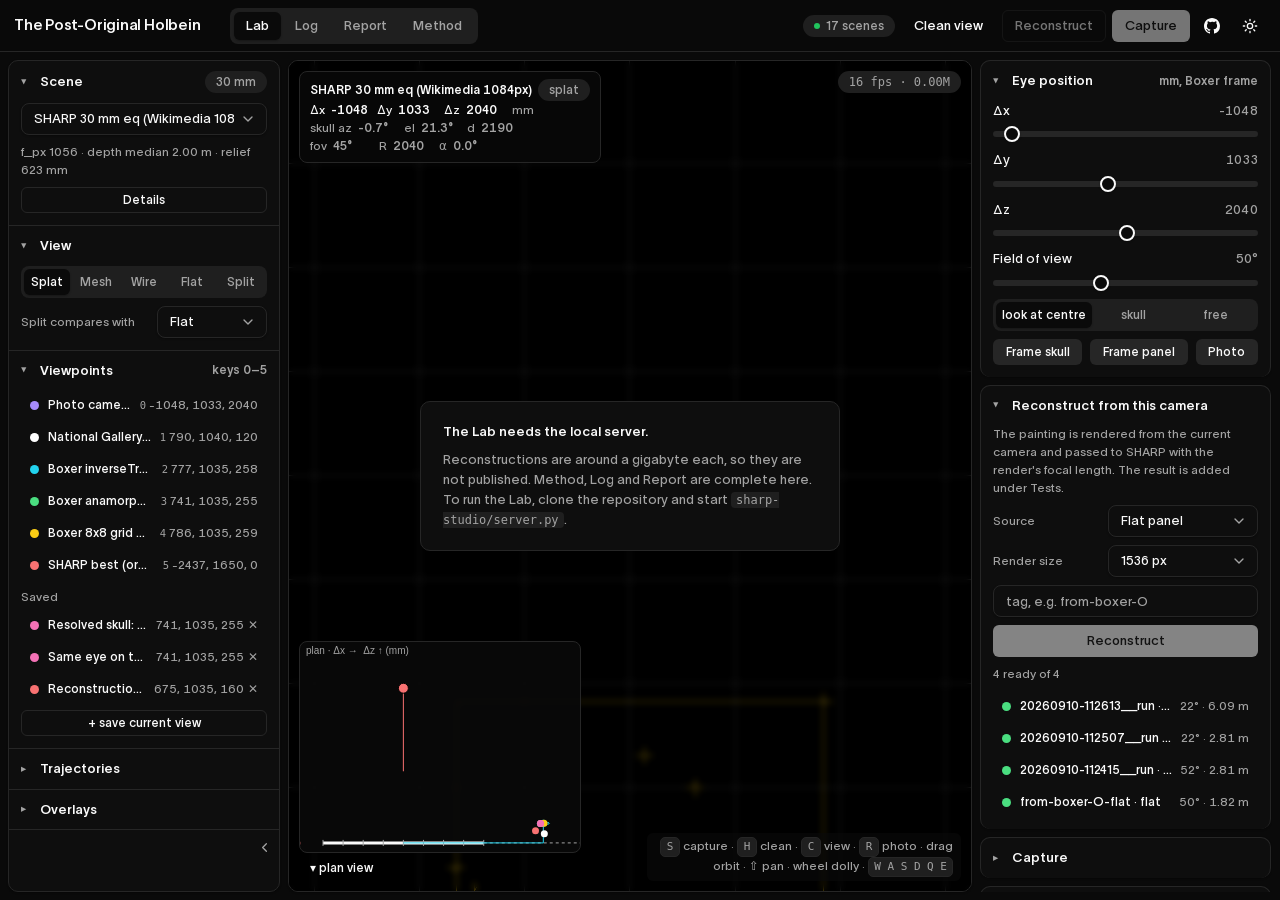
==== docs/index.html @ 3d33a24f "Address each tab by URL, publish a static build - ?view=lab|log|report|method, so a tab can be linke" ====
<!DOCTYPE html>
<html lang="en">
<head>
<meta name="build" content="static" />
<meta charset="utf-8" />
<title>The Post-Original Holbein</title>
<meta name="viewport" content="width=device-width, initial-scale=1" />
<link rel="stylesheet" href="ui/components.css" />
<link rel="stylesheet" href="ui/tokens.css" />
<link rel="stylesheet" href="lab.css" />
</head>
<body>

<header class="topbar">
  <a class="brand" href="#" data-view="lab" aria-label="The Post-Original Holbein — back to the lab">
    <span class="brand-name">The Post-Original Holbein</span>
  </a>
  <nav class="topnav tabs-list" aria-label="Primary">
    <a class="tabs-trigger" href="#" data-view="lab" aria-current="page">Lab</a>
    <a class="tabs-trigger" href="#" data-view="log">Log</a>
    <a class="tabs-trigger" href="#" data-view="reports">Report</a>
    <a class="tabs-trigger" href="#" data-view="method">Method</a>
  </nav>
  <div class="top-actions">
    <!-- Lab-only: hidden on every other page by showView() -->
    <div id="lab-actions" class="top-group">
      <span id="engine-pill" class="badge badge-muted"><span class="dot"></span><span id="engine-text">loading</span></span>
      <button id="btn-clean" class="btn btn-ghost btn-sm" data-tip="Hide panels and floating elements (H)">Clean view</button>
      <button id="btn-run-sharp-top" class="btn btn-outline btn-sm" data-tip="Reconstruct the painting from this camera">Reconstruct</button>
      <button id="btn-capture" class="btn btn-sm" data-tip="Capture (S)">Capture</button>
    </div>
    <!-- Global -->
    <a id="btn-repo" class="btn btn-ghost btn-icon btn-sm" href="https://github.com/madebyrayz/ADV9672/tree/main/week-02-post-original-holbein" target="_blank" rel="noopener" data-tip="Source on GitHub" aria-label="Source on GitHub"><svg viewBox="0 0 16 16" fill="currentColor" aria-hidden="true"><path d="M8 0C3.58 0 0 3.58 0 8c0 3.54 2.29 6.53 5.47 7.59.4.07.55-.17.55-.38 0-.19-.01-.82-.01-1.49-2.01.37-2.53-.49-2.69-.94-.09-.23-.48-.94-.82-1.13-.28-.15-.68-.52-.01-.53.63-.01 1.08.58 1.23.82.72 1.21 1.87.87 2.33.66.07-.52.28-.87.51-1.07-1.78-.2-3.64-.89-3.64-3.95 0-.87.31-1.59.82-2.15-.08-.2-.36-1.02.08-2.12 0 0 .67-.21 2.2.82a7.4 7.4 0 0 1 2-.27c.68 0 1.36.09 2 .27 1.53-1.04 2.2-.82 2.2-.82.44 1.1.16 1.92.08 2.12.51.56.82 1.27.82 2.15 0 3.07-1.87 3.75-3.65 3.95.29.25.54.73.54 1.48 0 1.07-.01 1.93-.01 2.2 0 .21.15.46.55.38A8.01 8.01 0 0 0 16 8c0-4.42-3.58-8-8-8Z"/></svg></a>
    <button id="btn-theme" class="btn btn-ghost btn-icon btn-sm" data-tip="Theme" aria-label="Toggle theme"><svg viewBox="0 0 24 24" fill="none" stroke="currentColor" stroke-width="2" stroke-linecap="round" stroke-linejoin="round"><circle cx="12" cy="12" r="4"/><path d="M12 2v2m0 16v2M4.93 4.93l1.41 1.41m11.32 11.32 1.41 1.41M2 12h2m16 0h2M4.93 19.07l1.41-1.41m11.32-11.32 1.41-1.41"/></svg></button>
  </div>
</header>

<!-- ================= LAB ================= -->
<main id="view-lab" class="lab">
  <aside id="sidebar" class="sidebar card scroll">
    <details class="side-section" open>
      <summary><span>Scene</span><span id="scene-badge" class="badge badge-muted text-xs">—</span></summary>
      <div class="side-body">
        <select id="scene-select" class="select input-sm"></select>
        <div id="scene-info" class="text-xs text-muted"></div>
        <div class="flex gap-2"><button id="btn-scene-details" class="btn btn-outline btn-xs grow">Details</button><button id="btn-delete-run" class="btn btn-outline btn-xs" hidden>Delete run</button></div>
      </div>
    </details>
    <details class="side-section" open>
      <summary><span>View</span></summary>
      <div class="side-body">
        <div class="seg" id="mode-seg" role="tablist">
          <button data-mode="sharp" aria-selected="true" data-tip="Gaussian splats">Splat</button>
          <button data-mode="mesh" aria-selected="false" data-tip="Textured depth mesh">Mesh</button>
          <button data-mode="wire" aria-selected="false" data-tip="Depth wireframe">Wire</button>
          <button data-mode="flat" aria-selected="false" data-tip="Painting on a flat panel (Boxer's model)">Flat</button>
          <button data-mode="split" aria-selected="false" data-tip="Splat left, comparison right (alt-drag the divider)">Split</button>
        </div>
        <label class="row-between text-xs"><span class="text-muted">Split compares with</span>
          <select id="compare-select" class="select input-sm" style="width:110px"><option value="flat">Flat</option><option value="mesh">Mesh</option><option value="wire">Wire</option></select></label>
      </div>
    </details>
    <details class="side-section" open>
      <summary><span>Viewpoints</span><span class="text-xs text-muted">keys 0–5</span></summary>
      <div class="side-body"><div id="viewpoints" class="vp-list"></div></div>
    </details>
    <details class="side-section">
      <summary><span>Trajectories</span></summary>
      <div class="side-body">
        <div id="trajectories" class="vp-list"></div>
        <p id="traj-desc" class="traj-desc text-xs text-muted"></p>
        <div class="traj-controls">
          <button id="traj-play" class="btn btn-secondary btn-xs" disabled>Play</button>
          <button id="traj-record" class="btn btn-outline btn-xs" disabled data-tip="Save every frame + mp4">Record</button>
          <input id="traj-scrub" class="slider grow" type="range" min="0" max="1" step="0.002" value="0" disabled />
          <span id="traj-t" class="text-xs mono">0.00</span>
        </div>
        <div class="slider-row"><span class="text-xs text-muted">duration</span><span class="value"><span id="v-dur">8</span> s</span></div>
        <input id="traj-dur" class="slider" type="range" min="2" max="30" step="1" value="8" />
        <div class="separator"></div>
        <div class="row-between"><span class="text-xs font-medium">Paths</span><button id="kf-add" class="btn btn-outline btn-xs" data-tip="Add the current camera as a keyframe">+ keyframe</button></div>
        <div id="kf-list" class="kf-list"></div>
        <div class="flex gap-2">
          <input id="kf-name" class="input input-sm grow" placeholder="path name" />
          <button id="kf-save" class="btn btn-xs" disabled>Save</button>
        </div>
      </div>
    </details>
    <details class="side-section">
      <summary><span>Overlays</span></summary>
      <div class="side-body toggle-grid" id="overlay-toggles">
        <p class="group-label">In the scene</p>
        <label class="switch-row"><span class="switch-label">Panel &amp; 8×8 grid</span><span class="switch"><input type="checkbox" data-ov="grid" checked /><span class="track"></span></span></label>
        <label class="switch-row"><span class="switch-label">Skull box</span><span class="switch"><input type="checkbox" data-ov="skull" checked /><span class="track"></span></span></label>
        <label class="switch-row"><span class="switch-label">Station points</span><span class="switch"><input type="checkbox" data-ov="points" checked /><span class="track"></span></span></label>
        <label class="switch-row"><span class="switch-label">Boxer construction S–O</span><span class="switch"><input type="checkbox" data-ov="construction" /><span class="track"></span></span></label>
        <label class="switch-row"><span class="switch-label">Sight lines</span><span class="switch"><input type="checkbox" data-ov="sight" /><span class="track"></span></span></label>
        <label class="switch-row"><span class="switch-label">Depth wireframe on splats</span><span class="switch"><input type="checkbox" data-ov="wire" /><span class="track"></span></span></label>
        <p class="group-label">On screen</p>
        <label class="switch-row"><span class="switch-label">Pose readout</span><span class="switch"><input type="checkbox" data-hud="tl" checked /><span class="track"></span></span></label>
        <label class="switch-row"><span class="switch-label">Frame rate</span><span class="switch"><input type="checkbox" data-hud="tr" checked /><span class="track"></span></span></label>
        <label class="switch-row"><span class="switch-label">Plan view</span><span class="switch"><input type="checkbox" data-hud="bl" checked /><span class="track"></span></span></label>
        <label class="switch-row"><span class="switch-label">Shortcut hints</span><span class="switch"><input type="checkbox" data-hud="br" checked /><span class="track"></span></span></label>
      </div>
    </details>
    <div class="panel-foot"><button id="sidebar-toggle" class="panel-collapse" data-tip="Collapse panel ([)" aria-label="Collapse left panel"><svg viewBox="0 0 24 24" fill="none" stroke="currentColor" stroke-width="2" stroke-linecap="round" stroke-linejoin="round"><path d="m15 18-6-6 6-6"/></svg></button></div>
  </aside>

  <section class="stage card">
    <div id="stage-body" class="stage-body">
      <canvas id="canvas"></canvas>
      <div id="split-handle" class="split-handle" hidden><span></span></div>
      <button id="reveal-left" class="stage-reveal left" data-tip="Expand panel ([)" aria-label="Show left panel"><svg viewBox="0 0 24 24" fill="none" stroke="currentColor" stroke-width="2" stroke-linecap="round" stroke-linejoin="round"><path d="m9 18 6-6-6-6"/></svg></button>
      <button id="reveal-right" class="stage-reveal right" data-tip="Expand panel (])" aria-label="Show right panel"><svg viewBox="0 0 24 24" fill="none" stroke="currentColor" stroke-width="2" stroke-linecap="round" stroke-linejoin="round"><path d="m15 18-6-6 6-6"/></svg></button>
      <div id="stage-loading" class="stage-loading"><div class="progress indeterminate" style="width:220px"><div class="bar"></div></div><div id="stage-loading-text" class="text-sm text-muted">loading…</div></div>

      <div class="float float-tl" data-float>
        <div class="hud-pose">
          <div class="hud-row"><b id="h-scene" class="truncate" style="max-width:260px">—</b><span id="h-mode" class="badge badge-muted text-xs">splat</span></div>
          <div class="hud-row"><span>Δx</span><b id="h-dx">—</b><span>Δy</span><b id="h-dy">—</b><span>Δz</span><b id="h-dz">—</b><span class="text-muted">mm</span></div>
          <div class="hud-row text-muted"><span>skull az</span><b id="h-az">—</b><span>el</span><b id="h-el">—</b><span>d</span><b id="h-dist">—</b></div>
          <div class="hud-row text-muted"><span>fov</span><b id="h-fov">—</b><span>R</span><b id="h-R">—</b><span>α</span><b id="h-alpha">—</b></div>
        </div>
      </div>
      <div class="float float-tr" data-float><span id="fps" class="badge badge-muted mono">— fps</span></div>
      <div class="float float-bl" data-float>
        <div class="minimap-wrap"><canvas id="minimap" width="280" height="210"></canvas><button id="minimap-toggle" class="btn btn-ghost btn-xs" data-tip="Collapse map">▾ plan view</button></div>
      </div>
      <div class="float float-br" data-float><span class="hud-hint text-xs text-muted"><span class="kbd">S</span> capture · <span class="kbd">H</span> clean · <span class="kbd">C</span> view · <span class="kbd">R</span> photo · drag orbit · ⇧ pan · wheel dolly · <span class="kbd">W A S D Q E</span></span></div>
    </div>
  </section>

  <aside id="inspector" class="inspector scroll">
    <details class="card compact side-section" open>
      <summary><span>Eye position</span><span class="text-xs text-muted">mm, Boxer frame</span></summary>
      <div class="side-body controls">
        <div class="control"><div class="slider-row"><span>Δx</span><span class="value"><span id="v-dx">0</span></span></div><input id="c-dx" class="slider" type="range" min="-1200" max="2400" step="1" value="-1047" /></div>
        <div class="control"><div class="slider-row"><span>Δy</span><span class="value"><span id="v-dy">0</span></span></div><input id="c-dy" class="slider" type="range" min="0" max="2400" step="1" value="1035" /></div>
        <div class="control"><div class="slider-row"><span>Δz</span><span class="value"><span id="v-dz">0</span></span></div><input id="c-dz" class="slider" type="range" min="20" max="4000" step="1" value="2000" /></div>
        <div class="control"><div class="slider-row"><span>Field of view</span><span class="value"><span id="v-fov">50</span>°</span></div><input id="c-fov" class="slider" type="range" min="10" max="110" step="1" value="50" /></div>
        <div class="seg" id="target-tabs"><button data-target="centre" aria-selected="true">look at centre</button><button data-target="skull" aria-selected="false">skull</button><button data-target="free" aria-selected="false">free</button></div>
        <div class="flex gap-2">
          <button id="btn-fit-skull" class="btn btn-secondary btn-xs grow">Frame skull</button>
          <button id="btn-fit-panel" class="btn btn-secondary btn-xs grow">Frame panel</button>
          <button id="btn-reset" class="btn btn-secondary btn-xs grow" data-tip="Photo camera (R)">Photo</button>
        </div>
      </div>
    </details>
    <details class="card compact side-section" open>
      <summary><span>Reconstruct from this camera</span></summary>
      <div class="side-body controls">
        <p class="text-xs text-muted">The painting is rendered from the current camera and passed to SHARP with the render's focal length. The result is added under Tests.</p>
        <label class="row-between text-xs"><span class="text-muted">Source</span><select id="run-source" class="select input-sm" style="width:150px"><option value="flat">Flat panel</option><option value="current">Current view as rendered</option></select></label>
        <label class="row-between text-xs"><span class="text-muted">Render size</span><select id="run-size" class="select input-sm" style="width:150px"><option value="1024">1024 px</option><option value="1536" selected>1536 px</option></select></label>
        <input id="run-tag" class="input input-sm" placeholder="tag, e.g. from-boxer-O" />
        <button id="btn-run-sharp" class="btn btn-sm">Reconstruct</button>
        <div id="run-status" class="text-xs text-muted"></div>
        <div id="user-runs" class="vp-list"></div>
      </div>
    </details>
    <details class="card compact side-section">
      <summary><span>Capture</span></summary>
      <div class="side-body controls">
        <input id="cap-tag" class="input input-sm" placeholder="tag" />
        <input id="cap-note" class="input input-sm" placeholder="note (optional)" />
        <div class="flex gap-2"><button id="btn-capture-2" class="btn btn-sm grow">Capture</button><button id="btn-capture-set" class="btn btn-outline btn-sm grow" data-tip="Same eye in splat, mesh, flat, split">Set</button></div>
        <div id="cap-recent" class="cap-recent"></div>
      </div>
    </details>
    <details class="card compact side-section" id="details-section">
      <summary><span>Scene details</span></summary>
      <div class="side-body"><dl class="kv" id="scene-kv"></dl></div>
    </details>
    <div class="panel-foot"><button id="inspector-toggle" class="panel-collapse" data-tip="Collapse panel (])" aria-label="Collapse right panel"><svg viewBox="0 0 24 24" fill="none" stroke="currentColor" stroke-width="2" stroke-linecap="round" stroke-linejoin="round"><path d="m9 18 6-6-6-6"/></svg></button></div>
  </aside>
</main>

<!-- ================= LOG ================= -->
<main id="view-log" class="page" hidden>
  <div class="page-head">
    <div><h1 class="text-lg">Log</h1><p class="text-muted text-sm">Captures, recordings and reconstructions with their metadata. Files in <code>anamorph/captures/</code> and <code>anamorph/runs_user/</code>.</p></div>
    <div class="flex gap-2 items-center" style="flex-wrap:wrap">
      <select id="log-filter-kind" class="select input-sm" style="width:150px"><option value="">all kinds</option><option value="capture">captures</option><option value="recording">recordings</option><option value="user_run">reconstructions</option></select>
      <select id="log-filter-scene" class="select input-sm" style="width:190px"><option value="">all scenes</option></select>
      <input id="log-search" class="input input-sm" style="width:180px" placeholder="search…" />
      <button id="log-snapshot" class="btn btn-outline btn-sm" data-tip="Copy the log index to captures/snapshots/">Snapshot log</button>
      <a id="log-export-json" class="btn btn-outline btn-sm" download="captures.json">JSON</a>
      <a id="log-export-csv" class="btn btn-outline btn-sm" download="captures.csv">CSV</a>
    </div>
  </div>
  <div id="log-grid" class="log-grid"></div>
</main>

<!-- ================= REPORTS ================= -->
<main id="view-reports" class="page" hidden>
  <div class="page-head">
    <div><h1 class="text-lg">Report</h1><p class="text-muted text-sm">Built from runs/ and captures/. Save a version to keep a dated copy.</p></div>
    <div class="flex gap-2 items-center"><input id="report-note" class="input input-sm" style="width:220px" placeholder="version note" /><button id="report-save" class="btn btn-sm">Save version</button></div>
  </div>
  <div id="report-versions" class="versions"></div>
  <div id="reports" class="reports"></div>
</main>

<!-- ================= METHOD ================= -->
<main id="view-method" class="page page-article" hidden>
  <article id="method" class="prose"></article>
</main>

<div id="toaster" class="toaster" aria-live="polite"></div>
<div id="lightbox" class="dialog-backdrop" hidden role="dialog" aria-modal="true" aria-labelledby="lightbox-title">
  <div class="lightbox-panel">
    <div class="lightbox-head">
      <span id="lightbox-title" class="dialog-title"></span>
      <span class="lightbox-head-actions">
        <a id="lightbox-open" class="btn btn-ghost btn-sm" target="_blank" rel="noopener">Open original</a>
        <button id="lightbox-close" class="btn btn-ghost btn-icon btn-sm" aria-label="Close"><svg viewBox="0 0 24 24" fill="none" stroke="currentColor" stroke-width="2" stroke-linecap="round"><path d="M18 6 6 18M6 6l12 12"/></svg></button>
      </span>
    </div>
    <div class="lightbox-body"><img id="lightbox-img" alt="" /></div>
    <p id="lightbox-cap" class="dialog-description"></p>
    <pre id="lightbox-meta" class="lightbox-meta scroll" hidden></pre>
  </div>
</div>
</div>

<script src="splat-core.js"></script>
<script src="viewer.js"></script>
<script src="method.js"></script>
<script src="lab.js"></script>
</body>
</html>
---- docs/ui/components.css ----
/* ------------------------------------------------------------------
   shadcn/ui-style design tokens + base components for vanilla HTML.
   Shared across projects in ~/code. Import with:
     <link rel="stylesheet" href="/ui/shadcn.css">
   Dark is the default (matches ui.shadcn.com); add data-theme="light" on
   <html> for the light palette. Tokens mirror shadcn's "neutral" theme.
   ------------------------------------------------------------------ */

:root {
  --background: 0 0% 3.9%;
  --foreground: 0 0% 98%;
  --card: 0 0% 5.5%;
  --card-foreground: 0 0% 98%;
  --popover: 0 0% 7%;
  --popover-foreground: 0 0% 98%;
  --primary: 0 0% 98%;
  --primary-foreground: 0 0% 9%;
  --secondary: 0 0% 14.9%;
  --secondary-foreground: 0 0% 98%;
  --muted: 0 0% 12%;
  --muted-foreground: 0 0% 63.9%;
  --accent: 0 0% 14.9%;
  --accent-foreground: 0 0% 98%;
  --destructive: 0 62.8% 50.6%;
  --destructive-foreground: 0 0% 98%;
  --success: 142 71% 45%;
  --warning: 38 92% 50%;
  --border: 0 0% 14.9%;
  --input: 0 0% 14.9%;
  --ring: 0 0% 83.1%;
  --radius: 0.625rem;
  --font-sans: "Inter", ui-sans-serif, system-ui, -apple-system, "Segoe UI", Roboto, sans-serif;
  --font-mono: ui-monospace, "SF Mono", Menlo, Consolas, monospace;
  --shadow-sm: 0 1px 2px 0 rgb(0 0 0 / .3);
  --shadow: 0 4px 12px -2px rgb(0 0 0 / .4);
  color-scheme: dark;
}

[data-theme="light"] {
  --background: 0 0% 100%;
  --foreground: 0 0% 3.9%;
  --card: 0 0% 100%;
  --card-foreground: 0 0% 3.9%;
  --popover: 0 0% 100%;
  --popover-foreground: 0 0% 3.9%;
  --primary: 0 0% 9%;
  --primary-foreground: 0 0% 98%;
  --secondary: 0 0% 96.1%;
  --secondary-foreground: 0 0% 9%;
  --muted: 0 0% 96.1%;
  --muted-foreground: 0 0% 45.1%;
  --accent: 0 0% 96.1%;
  --accent-foreground: 0 0% 9%;
  --destructive: 0 84.2% 60.2%;
  --border: 0 0% 89.8%;
  --input: 0 0% 89.8%;
  --ring: 0 0% 3.9%;
  --shadow-sm: 0 1px 2px 0 rgb(0 0 0 / .06);
  --shadow: 0 4px 12px -2px rgb(0 0 0 / .12);
  color-scheme: light;
}

/* ---------- base ---------- */
*, *::before, *::after { box-sizing: border-box; }
[hidden] { display: none !important; }
html { -webkit-text-size-adjust: 100%; }
body {
  margin: 0;
  background: hsl(var(--background));
  color: hsl(var(--foreground));
  font-family: var(--font-sans);
  font-size: 14px;
  line-height: 1.5;
  -webkit-font-smoothing: antialiased;
  font-feature-settings: "cv02", "cv03", "cv04", "cv11";
}
h1, h2, h3, h4 { margin: 0; font-weight: 600; letter-spacing: -0.01em; }
p { margin: 0; }
a { color: inherit; text-decoration: none; }
button, input, select, textarea { font: inherit; color: inherit; }
:focus-visible { outline: 2px solid hsl(var(--ring)); outline-offset: 2px; }

.text-muted { color: hsl(var(--muted-foreground)); }
.text-xs { font-size: 12px; } .text-sm { font-size: 13px; } .text-lg { font-size: 16px; }
.font-medium { font-weight: 500; } .font-semibold { font-weight: 600; }
.mono { font-family: var(--font-mono); font-variant-numeric: tabular-nums; }
.tabular { font-variant-numeric: tabular-nums; }
.truncate { overflow: hidden; text-overflow: ellipsis; white-space: nowrap; }
.flex { display: flex; } .items-center { align-items: center; } .justify-between { justify-content: space-between; }
.gap-1 { gap: 4px; } .gap-2 { gap: 8px; } .gap-3 { gap: 12px; } .gap-4 { gap: 16px; }
.grow { flex: 1 1 auto; min-width: 0; }
.sr-only { position: absolute; width: 1px; height: 1px; overflow: hidden; clip: rect(0 0 0 0); white-space: nowrap; }

/* ---------- Button ---------- */
.btn {
  display: inline-flex; align-items: center; justify-content: center; gap: 8px;
  height: 36px; padding: 0 16px; border-radius: calc(var(--radius) - 2px);
  border: 1px solid transparent; font-size: 14px; font-weight: 500; white-space: nowrap;
  cursor: pointer; user-select: none; transition: background-color .15s, color .15s, border-color .15s, opacity .15s;
  background: hsl(var(--primary)); color: hsl(var(--primary-foreground));
}
.btn:hover { background: hsl(var(--primary) / .9); }
.btn:disabled, .btn[aria-disabled="true"] { opacity: .5; pointer-events: none; }
.btn-secondary { background: hsl(var(--secondary)); color: hsl(var(--secondary-foreground)); }
.btn-secondary:hover { background: hsl(var(--secondary) / .8); }
.btn-outline { background: transparent; border-color: hsl(var(--border)); color: hsl(var(--foreground)); }
.btn-outline:hover { background: hsl(var(--accent)); }
.btn-ghost { background: transparent; color: hsl(var(--foreground)); }
.btn-ghost:hover { background: hsl(var(--accent)); }
.btn-destructive { background: hsl(var(--destructive)); color: hsl(var(--destructive-foreground)); }
.btn-destructive:hover { background: hsl(var(--destructive) / .9); }
.btn-sm { height: 32px; padding: 0 12px; font-size: 13px; border-radius: calc(var(--radius) - 4px); }
.btn-xs { height: 26px; padding: 0 10px; font-size: 12px; border-radius: calc(var(--radius) - 4px); }
.btn-lg { height: 40px; padding: 0 20px; }
.btn-icon { width: 36px; padding: 0; }
.btn-icon.btn-sm { width: 32px; } .btn-icon.btn-xs { width: 26px; }
.btn-pill { border-radius: 9999px; }
.btn-block { width: 100%; }
.btn svg { width: 16px; height: 16px; flex: none; }
.btn-xs svg { width: 14px; height: 14px; }

/* ---------- Card ---------- */
.card {
  background: hsl(var(--card)); color: hsl(var(--card-foreground));
  border: 1px solid hsl(var(--border)); border-radius: var(--radius); box-shadow: var(--shadow-sm);
}
.card-header { display: flex; flex-direction: column; gap: 4px; padding: 20px 20px 0; }
.card-title { font-size: 15px; font-weight: 600; line-height: 1.3; }
.card-description { font-size: 13px; color: hsl(var(--muted-foreground)); }
.card-content { padding: 16px 20px 20px; }
.card-footer { display: flex; align-items: center; gap: 8px; padding: 0 20px 20px; }
.card.compact .card-header { padding: 14px 14px 0; }
.card.compact .card-content { padding: 12px 14px 14px; }

/* ---------- Input / Textarea / Select ---------- */
.input, .textarea, .select {
  display: block; width: 100%; height: 36px; padding: 0 12px;
  background: transparent; border: 1px solid hsl(var(--input)); border-radius: calc(var(--radius) - 2px);
  font-size: 14px; color: hsl(var(--foreground)); box-shadow: var(--shadow-sm);
  transition: border-color .15s, box-shadow .15s;
}
.input::placeholder, .textarea::placeholder { color: hsl(var(--muted-foreground)); }
.input:focus, .textarea:focus, .select:focus { outline: none; border-color: hsl(var(--ring)); box-shadow: 0 0 0 3px hsl(var(--ring) / .25); }
.input-sm { height: 32px; font-size: 13px; }
.textarea { height: auto; min-height: 80px; padding: 8px 12px; resize: vertical; }
.select { appearance: none; padding-right: 32px;
  background-image: url("data:image/svg+xml,%3Csvg xmlns='http://www.w3.org/2000/svg' width='16' height='16' viewBox='0 0 24 24' fill='none' stroke='%23a3a3a3' stroke-width='2' stroke-linecap='round' stroke-linejoin='round'%3E%3Cpath d='m6 9 6 6 6-6'/%3E%3C/svg%3E");
  background-repeat: no-repeat; background-position: right 10px center; }
.label { display: block; font-size: 13px; font-weight: 500; margin-bottom: 6px; }
.field { display: flex; flex-direction: column; gap: 6px; }
.field .hint { font-size: 12px; color: hsl(var(--muted-foreground)); }

/* ---------- Slider (input[type=range]) ---------- */
.slider { -webkit-appearance: none; appearance: none; width: 100%; height: 16px; background: transparent; margin: 0; cursor: pointer; }
.slider::-webkit-slider-runnable-track { height: 6px; border-radius: 9999px; background: hsl(var(--secondary)); }
.slider::-moz-range-track { height: 6px; border-radius: 9999px; background: hsl(var(--secondary)); }
.slider::-webkit-slider-thumb { -webkit-appearance: none; width: 16px; height: 16px; margin-top: -5px; border-radius: 50%;
  background: hsl(var(--background)); border: 2px solid hsl(var(--primary)); box-shadow: var(--shadow-sm); transition: transform .1s; }
.slider::-moz-range-thumb { width: 12px; height: 12px; border-radius: 50%; background: hsl(var(--background)); border: 2px solid hsl(var(--primary)); }
.slider:active::-webkit-slider-thumb { transform: scale(1.1); }
.slider:disabled { opacity: .5; cursor: default; }
.slider-row { display: flex; justify-content: space-between; align-items: baseline; font-size: 13px; margin-bottom: 4px; }
.slider-row .value { color: hsl(var(--muted-foreground)); font-variant-numeric: tabular-nums; }

/* ---------- Switch ---------- */
.switch { position: relative; display: inline-block; width: 36px; height: 20px; flex: none; }
.switch input { position: absolute; opacity: 0; width: 0; height: 0; }
.switch .track { position: absolute; inset: 0; border-radius: 9999px; background: hsl(var(--input)); transition: background .15s; cursor: pointer; }
.switch .track::after { content: ""; position: absolute; top: 2px; left: 2px; width: 16px; height: 16px; border-radius: 50%;
  background: hsl(var(--background)); box-shadow: var(--shadow-sm); transition: transform .15s; }
.switch input:checked + .track { background: hsl(var(--primary)); }
.switch input:checked + .track::after { transform: translateX(16px); }
.switch input:focus-visible + .track { outline: 2px solid hsl(var(--ring)); outline-offset: 2px; }
.switch-row { display: flex; align-items: center; justify-content: space-between; gap: 12px; }
.switch-row .switch-label { font-size: 13px; font-weight: 500; }
.switch-row .switch-desc { font-size: 12px; color: hsl(var(--muted-foreground)); }

/* ---------- Badge ---------- */
.badge {
  display: inline-flex; align-items: center; gap: 6px; height: 22px; padding: 0 10px; border-radius: 9999px;
  font-size: 12px; font-weight: 500; line-height: 1; white-space: nowrap;
  background: hsl(var(--primary)); color: hsl(var(--primary-foreground)); border: 1px solid transparent;
}
.badge-secondary { background: hsl(var(--secondary)); color: hsl(var(--secondary-foreground)); }
.badge-outline { background: transparent; border-color: hsl(var(--border)); color: hsl(var(--foreground)); }
.badge-muted { background: hsl(var(--muted)); color: hsl(var(--muted-foreground)); }
.badge-destructive { background: hsl(var(--destructive) / .15); color: hsl(var(--destructive)); border-color: hsl(var(--destructive) / .3); }
.badge-success { background: hsl(var(--success) / .15); color: hsl(var(--success)); border-color: hsl(var(--success) / .3); }
.badge-warning { background: hsl(var(--warning) / .15); color: hsl(var(--warning)); border-color: hsl(var(--warning) / .3); }
.badge .dot { width: 6px; height: 6px; border-radius: 50%; background: currentColor; }
.badge .dot.pulse { animation: pulse 1.2s ease-in-out infinite; }
@keyframes pulse { 0%, 100% { opacity: 1; } 50% { opacity: .3; } }

/* ---------- Progress ---------- */
.progress { position: relative; width: 100%; height: 6px; border-radius: 9999px; background: hsl(var(--secondary)); overflow: hidden; }
.progress > .bar { height: 100%; border-radius: 9999px; background: hsl(var(--primary)); transition: width .3s ease; }
.progress.indeterminate > .bar { width: 40%; animation: indeterminate 1.4s ease-in-out infinite; }
@keyframes indeterminate { 0% { transform: translateX(-100%); } 100% { transform: translateX(250%); } }

/* ---------- Separator ---------- */
.separator { height: 1px; background: hsl(var(--border)); margin: 12px 0; border: 0; }
.separator-vertical { width: 1px; align-self: stretch; background: hsl(var(--border)); }

/* ---------- Tabs ---------- */
.tabs-list { display: inline-flex; padding: 4px; gap: 2px; border-radius: calc(var(--radius) - 2px); background: hsl(var(--muted)); }
.tabs-trigger { height: 28px; padding: 0 12px; border: 0; border-radius: calc(var(--radius) - 4px); background: transparent;
  color: hsl(var(--muted-foreground)); font-size: 13px; font-weight: 500; cursor: pointer; transition: all .15s; }
.tabs-trigger[aria-selected="true"] { background: hsl(var(--background)); color: hsl(var(--foreground)); box-shadow: var(--shadow-sm); }

/* ---------- Nav / Breadcrumb ---------- */
.nav-link { display: inline-flex; align-items: center; height: 32px; padding: 0 10px; border-radius: calc(var(--radius) - 4px);
  color: hsl(var(--muted-foreground)); font-size: 14px; font-weight: 500; transition: color .15s, background .15s; }
.nav-link:hover { color: hsl(var(--foreground)); }
.nav-link[aria-current="page"] { color: hsl(var(--foreground)); }
.breadcrumb { display: flex; align-items: center; gap: 6px; font-size: 13px; color: hsl(var(--muted-foreground)); }
.breadcrumb .current { color: hsl(var(--foreground)); font-weight: 500; }
.breadcrumb svg { width: 14px; height: 14px; opacity: .6; }

/* ---------- Kbd / Tooltip ---------- */
.kbd { display: inline-flex; align-items: center; justify-content: center; min-width: 20px; height: 20px; padding: 0 5px;
  border-radius: 5px; border: 1px solid hsl(var(--border)); background: hsl(var(--muted)); color: hsl(var(--muted-foreground));
  font-family: var(--font-mono); font-size: 11px; }
[data-tip] { position: relative; }
[data-tip]:hover::after { content: attr(data-tip); position: absolute; left: 50%; bottom: calc(100% + 8px); transform: translateX(-50%);
  padding: 5px 9px; border-radius: 6px; background: hsl(var(--popover)); color: hsl(var(--popover-foreground));
  border: 1px solid hsl(var(--border)); font-size: 12px; white-space: nowrap; pointer-events: none; z-index: 50; box-shadow: var(--shadow); }

/* ---------- Menu (dropdown) ---------- */
.menu { position: absolute; z-index: 40; min-width: 200px; padding: 4px; border-radius: calc(var(--radius) - 2px);
  background: hsl(var(--popover)); color: hsl(var(--popover-foreground)); border: 1px solid hsl(var(--border)); box-shadow: var(--shadow); }
.menu-item { display: flex; align-items: center; gap: 10px; width: 100%; padding: 8px 10px; border: 0; border-radius: 6px;
  background: transparent; text-align: left; font-size: 13px; cursor: pointer; }
.menu-item:hover { background: hsl(var(--accent)); }
.menu-item svg { width: 15px; height: 15px; color: hsl(var(--muted-foreground)); }
.menu-item .shortcut { margin-left: auto; color: hsl(var(--muted-foreground)); font-size: 11px; }
.menu-label { padding: 6px 10px; font-size: 11px; font-weight: 500; color: hsl(var(--muted-foreground)); text-transform: uppercase; letter-spacing: .04em; }
.menu-separator { height: 1px; margin: 4px -4px; background: hsl(var(--border)); }

/* ---------- Dialog ---------- */
.dialog-backdrop { position: fixed; inset: 0; z-index: 60; background: rgb(0 0 0 / .7); backdrop-filter: blur(2px);
  display: flex; align-items: center; justify-content: center; animation: fade .15s ease; }
.dialog { width: min(520px, calc(100vw - 32px)); padding: 24px; border-radius: var(--radius); background: hsl(var(--background));
  border: 1px solid hsl(var(--border)); box-shadow: var(--shadow); animation: pop .15s ease; }
.dialog-title { font-size: 16px; font-weight: 600; }
.dialog-description { font-size: 13px; color: hsl(var(--muted-foreground)); margin-top: 4px; }
.dialog-footer { display: flex; justify-content: flex-end; gap: 8px; margin-top: 20px; }
@keyframes fade { from { opacity: 0; } }
@keyframes pop { from { opacity: 0; transform: scale(.97); } }

/* ---------- Toast ---------- */
.toaster { position: fixed; right: 16px; bottom: 16px; z-index: 70; display: flex; flex-direction: column; gap: 8px; pointer-events: none; }
.toast { pointer-events: auto; width: 340px; padding: 12px 14px; border-radius: calc(var(--radius) - 2px);
  background: hsl(var(--popover)); border: 1px solid hsl(var(--border)); box-shadow: var(--shadow); animation: slidein .2s ease; }
.toast .title { font-size: 13px; font-weight: 600; }
.toast .desc { font-size: 12px; color: hsl(var(--muted-foreground)); margin-top: 2px; }
.toast.success { border-color: hsl(var(--success) / .4); }
.toast.error { border-color: hsl(var(--destructive) / .5); }
@keyframes slidein { from { opacity: 0; transform: translateY(8px); } }

/* ---------- Skeleton / Empty ---------- */
.skeleton { border-radius: 6px; background: hsl(var(--muted)); animation: pulse 1.6s ease-in-out infinite; }
.empty { display: flex; flex-direction: column; align-items: center; justify-content: center; gap: 8px; padding: 32px 16px;
  text-align: center; color: hsl(var(--muted-foreground)); font-size: 13px; }
.empty .icon { width: 40px; height: 40px; display: grid; place-items: center; border-radius: 10px; background: hsl(var(--muted)); color: hsl(var(--foreground)); }
.empty .icon svg { width: 20px; height: 20px; }

/* ---------- Scrollbars ---------- */
.scroll { overflow: auto; scrollbar-width: thin; scrollbar-color: hsl(var(--border)) transparent; }
.scroll::-webkit-scrollbar { width: 8px; height: 8px; }
.scroll::-webkit-scrollbar-thumb { background: hsl(var(--border)); border-radius: 9999px; border: 2px solid transparent; background-clip: padding-box; }
---- docs/ui/tokens.css ----
/* ---------------------------------------------------------------------------
   ADV9672 — shared design tokens
   Loaded after shadcn.css and before any artifact stylesheet, so a week can
   restyle by overriding tokens rather than by rewriting components.

   Typeface: TWK Lausanne, Nizar Kazan / TYPE.WELTKERN®. Licensed to the author
   for personal use. local() is tried first so an installed copy is used with no
   network request; the woff2 files are a fallback for this machine and are not
   committed. See shared/ui/README.md to restore them.
   --------------------------------------------------------------------------- */

@font-face { font-family: "TWK Lausanne"; font-style: normal; font-weight: 400; font-display: swap;
  src: local("TWK Lausanne 400"), local("TWKLausanne-400"), url("fonts/TWKLausanne-400.woff2") format("woff2"); }
@font-face { font-family: "TWK Lausanne"; font-style: italic; font-weight: 400; font-display: swap;
  src: local("TWK Lausanne 400 Italic"), local("TWKLausanne-400Italic"), url("fonts/TWKLausanne-400Italic.woff2") format("woff2"); }
@font-face { font-family: "TWK Lausanne"; font-style: normal; font-weight: 500; font-display: swap;
  src: local("TWK Lausanne 500"), local("TWKLausanne-500"), url("fonts/TWKLausanne-500.woff2") format("woff2"); }
@font-face { font-family: "TWK Lausanne"; font-style: normal; font-weight: 600; font-display: swap;
  src: local("TWK Lausanne 600"), local("TWKLausanne-600"), url("fonts/TWKLausanne-600.woff2") format("woff2"); }
@font-face { font-family: "TWK Lausanne"; font-style: normal; font-weight: 700; font-display: swap;
  src: local("TWK Lausanne 700"), local("TWKLausanne-700"), url("fonts/TWKLausanne-700.woff2") format("woff2"); }

:root {
  /* ---- families. One typeface for everything the reader reads; mono only for
         machine output — filenames, JSON, coordinates. ---- */
  --font-sans: "TWK Lausanne", ui-sans-serif, system-ui, -apple-system, "Helvetica Neue", Arial, sans-serif;
  --font-mono: ui-monospace, "SF Mono", SFMono-Regular, Menlo, Consolas, monospace;

  /* ---- size scale. Minor third off a 15px body, rounded to whole pixels so
         nothing lands on a half-pixel at 1x. ---- */
  --text-2xs: 10.5px;
  --text-xs:  12px;
  --text-sm:  13px;
  --text-base: 15px;
  --text-lg:  18px;
  --text-xl:  21px;
  --text-2xl: 26px;
  --text-3xl: 34px;
  --text-4xl: 44px;

  /* ---- weight. Lausanne runs 50–1000; four steps is enough to build a
         hierarchy and keeps the loaded subset small. ---- */
  --weight-regular: 400;
  --weight-medium:  500;
  --weight-semibold: 600;
  --weight-bold:    700;

  /* ---- leading ---- */
  --leading-tight:   1.12;
  --leading-snug:    1.32;
  --leading-normal:  1.55;
  --leading-relaxed: 1.7;

  /* ---- tracking. Lausanne is wide at display sizes and wants negative
         tracking above ~24px; small caps-ish labels want the opposite. ---- */
  --tracking-tight:  -0.022em;
  --tracking-snug:   -0.012em;
  --tracking-normal: 0;
  --tracking-wide:   0.06em;

  /* ---- rhythm ---- */
  --measure: 720px;
  --space-1: 4px;  --space-2: 8px;  --space-3: 12px; --space-4: 16px;
  --space-5: 24px; --space-6: 32px; --space-7: 48px; --space-8: 72px;
}

/* shadcn sets its own family on body; this keeps the token authoritative */
body { font-family: var(--font-sans); font-size: var(--text-sm); }
.mono, code, pre, kbd { font-family: var(--font-mono); }
---- docs/lab.css ----
/* The Post-Original Holbein — layout; components from /ui/components.css */
html, body { height: 100%; }
/* Paper ground: pure white is harsh under a long text column. Surfaces stay near-white so the
   lab panels still read as raised cards against it. */
[data-theme="light"] { --background: 43 22% 95%; --muted: 42 14% 91%; --border: 40 10% 85%; }
body { display: flex; flex-direction: column; overflow: hidden; }
code { font-family: var(--font-mono); font-size: var(--text-xs); background: hsl(var(--muted)); padding: 1px 5px; border-radius: 4px; }

.topbar { display: flex; align-items: center; gap: 20px; height: 52px; padding: 0 14px; border-bottom: 1px solid hsl(var(--border)); background: hsl(var(--background) / .85); backdrop-filter: blur(10px); flex: none; }
/* Wordmark doubles as the home control. */
.brand { display: flex; align-items: center; text-decoration: none; color: inherit; border-radius: 6px; padding: 3px 6px; margin-left: -6px; }
.brand:hover { background: hsl(var(--muted)); }
.brand:focus-visible { outline: 2px solid hsl(var(--primary)); outline-offset: 1px; }
.brand-name { font-size: var(--text-base); font-weight: var(--weight-semibold); letter-spacing: -0.015em; white-space: nowrap; }
.topnav { display: flex; gap: 2px; margin-left: 4px; }
/* stock .tabs-trigger; links carry aria-current rather than aria-selected */
.topnav .tabs-trigger[aria-current="page"] { background: hsl(var(--background)); color: hsl(var(--foreground)); box-shadow: var(--shadow-sm); }
.topnav .tabs-trigger { text-decoration: none; display: inline-flex; align-items: center; }
.topnav .tabs-trigger:hover:not([aria-current="page"]) { color: hsl(var(--foreground)); background: hsl(var(--background) / .5); }
.top-group { display: flex; align-items: center; gap: 6px; }
.top-group[hidden] { display: none; }
.group-label { grid-column: 1 / -1; margin: 6px 0 0; font-size: var(--text-xs); font-weight: var(--weight-medium); letter-spacing: var(--tracking-wide);
  text-transform: uppercase; color: hsl(var(--muted-foreground)); }
.group-label:first-child { margin-top: 0; }
.top-actions { margin-left: auto; display: flex; align-items: center; gap: 6px; }
#engine-pill .dot { background: hsl(var(--muted-foreground)); }
#engine-pill[data-state="ready"] .dot { background: hsl(var(--success)); }
#engine-pill[data-state="busy"] .dot { background: hsl(var(--warning)); animation: pulse 1.2s infinite; }

/* ---------- lab grid: [sidebar][stage][inspector] ---------- */
.lab { flex: 1; min-height: 0; display: grid; gap: 8px; padding: 8px; grid-template-columns: 272px minmax(0, 1fr) 292px; }
.lab.no-left { grid-template-columns: 0 minmax(0, 1fr) 292px; }
.lab.no-right { grid-template-columns: 272px minmax(0, 1fr) 0; }
.lab.no-left.no-right { grid-template-columns: 0 minmax(0, 1fr) 0; }
.lab.no-left #sidebar, .lab.no-right #inspector { display: none; }
body.clean .lab { grid-template-columns: 0 minmax(0, 1fr) 0; padding: 0; gap: 0; }
body.clean #sidebar, body.clean #inspector, body.clean .stage-reveal, body.clean [data-float] { display: none !important; }
body.clean .stage { border: 0; border-radius: 0; }

/* collapse control sits inside the panel it closes */
/* every report/log image opens in the shared viewer, same affordance as the essay */
.zoomable { cursor: zoom-in; transition: opacity .15s; }
.zoomable:hover { opacity: .88; }
.zoomable:focus-visible { outline: 2px solid hsl(var(--foreground)); outline-offset: 2px; }
.traj-desc { margin: 6px 0 2px; line-height: 1.5; }
.kf b { font-weight: var(--weight-medium); color: hsl(var(--foreground)); }
/* collapse control sits at the foot of the panel it closes, icon only */
.panel-foot { flex: none; display: flex; justify-content: flex-end; padding: 4px 2px 2px; }
.panel-collapse { display: grid; place-items: center; width: 26px; height: 26px; padding: 0; border: 0;
  border-radius: calc(var(--radius) - 4px); background: transparent; color: hsl(var(--muted-foreground));
  cursor: pointer; transition: color .15s, background .15s; }
.panel-collapse:hover { color: hsl(var(--foreground)); background: hsl(var(--muted)); }
.panel-collapse svg { width: 15px; height: 15px; }

/* re-open handles float over the stage rather than holding a column open */
.stage-reveal { position: absolute; top: 50%; transform: translateY(-50%); z-index: 3; display: none;
  align-items: center; justify-content: center; width: 22px; height: 52px; padding: 0;
  border: 1px solid hsl(var(--border)); background: hsl(var(--card) / .92); backdrop-filter: blur(6px);
  color: hsl(var(--muted-foreground)); cursor: pointer; transition: color .15s, background .15s; }
.stage-reveal:hover { color: hsl(var(--foreground)); background: hsl(var(--accent)); }
.stage-reveal svg { width: 15px; height: 15px; }
.stage-reveal.left { left: 0; border-left: 0; border-radius: 0 6px 6px 0; }
.stage-reveal.right { right: 0; border-right: 0; border-radius: 6px 0 0 6px; }
.lab.no-left #reveal-left, .lab.no-right #reveal-right { display: flex; }

/* collapsible sections */
.sidebar, .inspector { display: flex; flex-direction: column; min-height: 0; }
.inspector { gap: 8px; padding-right: 1px; }
.side-section { border-bottom: 1px solid hsl(var(--border)); }
.sidebar .side-section:last-child { border-bottom: 0; }
.inspector .side-section { border-bottom: 0; }
.side-section > summary { list-style: none; display: flex; align-items: center; justify-content: space-between; gap: 8px; padding: 10px 12px; cursor: pointer; font-size: var(--text-sm); font-weight: var(--weight-semibold); user-select: none; }
.side-section > summary::-webkit-details-marker { display: none; }
.side-section > summary::before { content: "▸"; font-size: var(--text-2xs); color: hsl(var(--muted-foreground)); margin-right: 6px; transition: transform .15s; }
.side-section[open] > summary::before { transform: rotate(90deg); }
.side-section > summary > span:first-child { flex: 1; }
.side-body { padding: 0 12px 12px; display: flex; flex-direction: column; gap: 8px; }
.row-between { display: flex; align-items: center; justify-content: space-between; gap: 8px; }

/* segmented control */
.seg { display: flex; padding: 3px; gap: 2px; border-radius: calc(var(--radius) - 2px); background: hsl(var(--muted)); }
.seg button { flex: 1; height: 26px; padding: 0 6px; border: 0; border-radius: 6px; background: transparent; color: hsl(var(--muted-foreground)); font-size: var(--text-xs); font-weight: var(--weight-medium); cursor: pointer; white-space: nowrap; }
.seg button[aria-selected="true"] { background: hsl(var(--background)); color: hsl(var(--foreground)); box-shadow: var(--shadow-sm); }

/* compact lists (viewpoints, trajectories, runs) */
.vp-list { display: flex; flex-direction: column; gap: 2px; }
.vp { display: grid; grid-template-columns: 10px 1fr auto; gap: 8px; align-items: center; width: 100%; padding: 5px 8px; border: 1px solid transparent; border-radius: 7px; background: transparent; color: inherit; text-align: left; cursor: pointer; font-size: var(--text-xs); }
.vp:hover { background: hsl(var(--accent) / .6); }
.vp.active { background: hsl(var(--accent)); border-color: hsl(var(--border)); }
.vp .sw { width: 9px; height: 9px; border-radius: 50%; }
.vp .name { min-width: 0; overflow: hidden; text-overflow: ellipsis; white-space: nowrap; font-weight: var(--weight-medium); }
.vp .sub { color: hsl(var(--muted-foreground)); font-size: var(--text-xs); font-variant-numeric: tabular-nums; white-space: nowrap; }
.vp .key { font-family: var(--font-mono); font-size: var(--text-2xs); color: hsl(var(--muted-foreground)); }
.vp .x { margin-left: 4px; color: hsl(var(--muted-foreground)); font-size: var(--text-xs); }
.vp .x:hover { color: hsl(var(--destructive)); }
.traj-controls { display: flex; align-items: center; gap: 6px; }
.kf-list { display: flex; flex-direction: column; gap: 2px; font-size: var(--text-xs); font-variant-numeric: tabular-nums; }
.kf-list .kf { display: flex; justify-content: space-between; gap: 6px; padding: 3px 8px; border-radius: 6px; background: hsl(var(--muted) / .6); }
.toggle-grid .switch-label { font-size: var(--text-xs); font-weight: var(--weight-regular); }

/* stage */
.stage { display: flex; flex-direction: column; min-height: 0; overflow: hidden; }
.stage-body { position: relative; flex: 1; min-height: 0; background: #000; }
#canvas { position: absolute; inset: 0; width: 100%; height: 100%; display: block; touch-action: none; }
.split-handle { position: absolute; top: 0; bottom: 0; left: var(--split, 50%); width: 0; pointer-events: none; }
.split-handle span { position: absolute; top: 0; bottom: 0; left: -1px; width: 2px; background: hsl(0 0% 98%); box-shadow: 0 0 0 1px rgb(0 0 0 / .5); }
.split-handle::after { content: attr(data-label); position: absolute; top: 12px; left: 0; transform: translateX(-50%); padding: 2px 8px; border-radius: 999px; background: hsl(0 0% 98%); color: #000; font-size: var(--text-xs); white-space: nowrap; }
.stage-loading { position: absolute; inset: 0; display: flex; flex-direction: column; align-items: center; justify-content: center; gap: 10px; background: rgb(0 0 0 / .55); backdrop-filter: blur(3px); }
.float { position: absolute; pointer-events: none; }
.float > * { pointer-events: auto; }
.float-tl { top: 10px; left: 10px; } .float-tr { top: 10px; right: 10px; } .float-bl { bottom: 10px; left: 10px; } .float-br { bottom: 10px; right: 10px; max-width: 46%; text-align: right; }
.hud-pose { padding: 7px 10px; border-radius: 8px; border: 1px solid hsl(var(--border)); background: hsl(var(--background) / .75); backdrop-filter: blur(6px); font-size: var(--text-xs); }
.hud-row { display: flex; gap: 6px; align-items: baseline; font-variant-numeric: tabular-nums; }
.hud-row b { font-weight: var(--weight-semibold); min-width: 40px; }
.minimap-wrap { display: flex; flex-direction: column; align-items: flex-start; gap: 2px; }
#minimap { border-radius: 8px; border: 1px solid hsl(var(--border)); background: hsl(var(--background) / .85); cursor: crosshair; }
.minimap-wrap.collapsed #minimap { display: none; }
.hud-hint { display: inline-block; padding: 4px 8px; border-radius: 6px; background: hsl(var(--background) / .6); }
.stage-body:fullscreen .hud-hint { display: none; }

.controls { display: flex; flex-direction: column; gap: 8px; }
.control { display: flex; flex-direction: column; gap: 2px; }
.kv { display: grid; grid-template-columns: auto 1fr; gap: 5px 12px; margin: 0; font-size: var(--text-xs); }
.kv dt { color: hsl(var(--muted-foreground)); }
.kv dd { margin: 0; text-align: right; font-variant-numeric: tabular-nums; }
.cap-recent { display: grid; grid-template-columns: repeat(3, 1fr); gap: 6px; }
.cap-recent img { width: 100%; aspect-ratio: 1; object-fit: cover; border-radius: 6px; border: 1px solid hsl(var(--border)); cursor: pointer; }

/* pages */
.page { flex: 1; min-height: 0; overflow: auto; padding: 24px 32px; }
.page-head h1 { font-size: var(--text-xl); font-weight: var(--weight-semibold); letter-spacing: var(--tracking-tight); line-height: 1.15; }
.page-head { display: flex; align-items: center; justify-content: space-between; gap: 16px; margin-bottom: 20px; flex-wrap: wrap; }
.log-grid { display: grid; grid-template-columns: repeat(auto-fill, minmax(250px, 1fr)); gap: 14px; }
.log-card { overflow: hidden; }
.log-card img, .log-card video { width: 100%; aspect-ratio: 1; object-fit: cover; display: block; background: #000; cursor: pointer; }
.log-card .body { padding: 10px 12px 12px; display: flex; flex-direction: column; gap: 4px; font-size: var(--text-xs); }
.log-card .name { font-family: var(--font-mono); font-size: var(--text-xs); word-break: break-all; color: hsl(var(--muted-foreground)); }
.versions { display: flex; gap: 8px; flex-wrap: wrap; margin-bottom: 16px; }
.versions a { font-size: var(--text-xs); }
.reports { display: grid; grid-template-columns: repeat(auto-fit, minmax(420px, 1fr)); gap: 16px; }
.reports .card { padding: 16px; }
.reports h3 { font-size: var(--text-sm); margin-bottom: 8px; }
.reports table { width: 100%; border-collapse: collapse; font-size: var(--text-xs); font-variant-numeric: tabular-nums; }
.reports th, .reports td { padding: 5px 6px; border-bottom: 1px solid hsl(var(--border)); text-align: right; white-space: nowrap; }
.reports th:first-child, .reports td:first-child { text-align: left; }
.reports img { width: 100%; border-radius: 6px; border: 1px solid hsl(var(--border)); }
.reports svg { width: 100%; height: auto; }
.reports .full { grid-column: 1 / -1; }
.prose h2 { font-size: var(--text-base); margin: 22px 0 6px; }
.prose p, .prose li { margin-bottom: 8px; }
.prose table { border-collapse: collapse; font-size: var(--text-sm); margin: 8px 0 12px; }
.prose th, .prose td { border-bottom: 1px solid hsl(var(--border)); padding: 5px 10px; text-align: left; font-variant-numeric: tabular-nums; }
.lightbox-inner { display: flex; gap: 16px; max-width: 92vw; max-height: 90vh; }
.lightbox-inner img { max-width: 65vw; max-height: 88vh; border-radius: 8px; }
.lightbox-inner #lightbox-meta { width: 320px; max-height: 88vh; white-space: pre-wrap; padding: 12px; background: hsl(var(--card)); border: 1px solid hsl(var(--border)); border-radius: 8px; }
@media (max-width: 1100px) { .lab { grid-template-columns: 240px minmax(0, 1fr) 0; } #inspector, #reveal-right { display: none !important; } }

/* Header: shed the optional controls before the bar can push the page sideways. */
.topbar [data-tip]:hover::after { top: calc(100% + 8px); bottom: auto; }
.top-actions [data-tip]:hover::after { left: auto; right: 0; transform: none; }
.topnav { min-width: 0; }
.top-actions { min-width: 0; margin-left: auto; }
@media (max-width: 1040px) { #engine-pill { display: none; } }
@media (max-width: 900px)  { #btn-clean { display: none; } }
@media (max-width: 820px)  { #btn-run-sharp-top { display: none; } .brand-name { font-size: var(--text-base); } }
@media (max-width: 700px)  { .topnav .nav-link { padding-left: 7px; padding-right: 7px; } }

/* Keep the Lab laid out (but invisible, non-interactive) while another page is shown, so the WebGL canvas
   keeps its size and captures / SHARP runs work from any page. */
.lab[hidden] { display: grid !important; visibility: hidden; position: absolute; inset: 52px 0 0 0; pointer-events: none; }

/* explicit grid placement so hidden panels do not shift the stage into a collapsed column */
#sidebar { grid-column: 1; } .lab > .stage { grid-column: 2; } #inspector { grid-column: 3; }

/* ---------- reports: numbered sections, three-column grid ---------- */
.reports { display: block; }
.rsec { margin-bottom: 28px; }
.rsec-head { display: flex; align-items: flex-start; gap: 12px; margin-bottom: 10px; }
.rsec-num { display: grid; place-items: center; width: 28px; height: 28px; border-radius: 8px; background: hsl(var(--primary)); color: hsl(var(--primary-foreground)); font-weight: var(--weight-semibold); font-size: var(--text-sm); flex: none; }
.rsec h2 { font-size: var(--text-base); }
.rgrid { display: grid; grid-template-columns: repeat(3, minmax(0, 1fr)); gap: 12px; }
.rgrid .span2 { grid-column: span 2; } .rgrid .span3 { grid-column: 1 / -1; }
.rcard { padding: 14px; min-width: 0; }
.rcard h3 { font-size: var(--text-sm); margin-bottom: 8px; }
.rcard table { width: 100%; border-collapse: collapse; font-size: var(--text-xs); font-variant-numeric: tabular-nums; }
.rcard th, .rcard td { padding: 4px 6px; border-bottom: 1px solid hsl(var(--border)); text-align: right; white-space: nowrap; }
.rcard th:first-child, .rcard td:first-child { text-align: left; }
.rcard img { width: 100%; border-radius: 6px; border: 1px solid hsl(var(--border)); }
.rcard svg { width: 100%; height: auto; }
.rdetails { border: 1px dashed hsl(var(--border)); border-radius: var(--radius); padding: 10px 14px; }
.rdetails > summary { cursor: pointer; font-size: var(--text-sm); font-weight: var(--weight-medium); }
.rdetails .rgrid { margin-top: 10px; }
@media (max-width: 1200px) { .rgrid { grid-template-columns: repeat(2, minmax(0, 1fr)); } .rgrid .span2 { grid-column: 1 / -1; } }
/* ================= the essay: one column, one width ================= */
.page-article { padding: 0 24px 96px; }
.prose { max-width: var(--measure); margin: 0 auto; font-size: var(--text-base); line-height: var(--leading-relaxed);
  color: hsl(var(--foreground)); }
.prose > section { max-width: var(--measure); margin: 0 0 30px; }
.prose p { margin: 0 0 16px; }
.prose a { color: inherit; text-decoration: underline; text-underline-offset: 3px; text-decoration-thickness: 1px;
  text-decoration-color: hsl(var(--foreground) / .3); }
.prose a:hover { text-decoration-color: hsl(var(--foreground)); }

/* masthead: title block, then the picture, both at the column width */
.mhead { padding: 44px 0 10px; }
.tags { display: flex; flex-wrap: wrap; gap: 6px; margin-bottom: 18px; }
.mhead h1 { font-size: var(--text-4xl); line-height: var(--leading-tight); letter-spacing: var(--tracking-tight);
  font-weight: var(--weight-semibold); margin: 0 0 10px; }
.mhead .msub { font-size: var(--text-xl); line-height: var(--leading-snug); letter-spacing: var(--tracking-snug);
  font-weight: var(--weight-regular); color: hsl(var(--muted-foreground)); margin: 0 0 16px; }
.mmeta { font-size: var(--text-sm); color: hsl(var(--muted-foreground)); margin-bottom: 26px;
  display: flex; align-items: center; gap: 10px; flex-wrap: wrap; }
.mtag { font-size: var(--text-xs); letter-spacing: var(--tracking-wide); text-transform: uppercase;
  padding: 3px 9px; border: 1px solid hsl(var(--border)); border-radius: 999px;
  color: hsl(var(--muted-foreground)); text-decoration: none; }
.mtag:hover { color: hsl(var(--foreground)); border-color: hsl(var(--foreground) / .4); }
.prose .mtag, .prose .mtag:hover { text-decoration: none; }   /* the pill is not a run of prose */
.mhead-fig { margin: 0 0 8px; }
.mhead-fig img { width: 100%; height: auto; display: block; border-radius: var(--radius); background: hsl(var(--muted)); }
.mhead-fig figcaption, .mfig figcaption { font-size: var(--text-sm); line-height: 1.5; color: hsl(var(--muted-foreground)); margin-top: 10px; }

/* headings carry weight, not rules */
.prose h2 { font-size: var(--text-lg); font-weight: var(--weight-semibold); letter-spacing: var(--tracking-snug);
  color: hsl(var(--foreground)); margin: 38px 0 12px; }
.prose h2 .num { color: hsl(var(--muted-foreground)); font-weight: var(--weight-regular); margin-right: 8px; }
.prose h3 { font-size: var(--text-sm); font-weight: var(--weight-medium); letter-spacing: var(--tracking-wide); text-transform: uppercase; color: hsl(var(--muted-foreground)); margin: 24px 0 8px; }
.prose .lede { font-size: var(--text-lg); line-height: var(--leading-snug); color: hsl(var(--foreground)); margin: 0 0 28px; }
.pull { font-size: var(--text-lg); line-height: 1.55; font-weight: var(--weight-medium); margin: 24px 0; padding-left: 16px;
  border-left: 2px solid hsl(var(--border)); color: hsl(var(--foreground)); }
.prose ul, .prose ol { padding-left: 20px; margin: 0 0 16px; }
.prose li { margin-bottom: 9px; }
.prose code { font-family: var(--font-mono); font-size: .85em; background: hsl(var(--muted)); padding: 1px 5px; border-radius: 4px; }

/* figures sit at the column width, never wider */
.mfig { margin: 24px 0 26px; max-width: 100%; }
.mfig img { display: block; width: 100%; height: auto; border-radius: var(--radius); background: #fff;
  cursor: zoom-in; transition: opacity .15s; }
.mfig img:hover { opacity: .88; }
.mfig img:focus-visible { outline: 2px solid hsl(var(--ring, var(--foreground))); outline-offset: 3px; }
.mfig figcaption b { color: hsl(var(--foreground)); font-weight: var(--weight-semibold); }

/* reference tables: spacing instead of rules */
.prose table { width: 100%; border-collapse: collapse; font-size: var(--text-sm); margin: 4px 0 16px; }
.prose .glossary th { width: 140px; text-align: left; vertical-align: top; padding: 7px 16px 7px 0;
  font-weight: var(--weight-medium); color: hsl(var(--muted-foreground)); }
.prose .glossary td { padding: 7px 0; line-height: 1.6; vertical-align: top; }


/* published copy: the Lab has no reconstruction to draw */
.stage-note { max-width: 420px; display: grid; gap: 8px; padding: 20px 22px; text-align: left;
  border: 1px solid hsl(var(--border)); border-radius: var(--radius); background: hsl(var(--card));
  font-size: var(--text-sm); line-height: var(--leading-normal); color: hsl(var(--muted-foreground)); }
.stage-note b { color: hsl(var(--foreground)); font-weight: var(--weight-semibold); }
body.static-build #btn-capture, body.static-build #btn-run-sharp-top { opacity: .45; pointer-events: none; }

/* ---------- tooltips ----------
   The stock [data-tip]::after is laid out inside the trigger and cannot leave a
   scrolling ancestor, so it is disabled here and one fixed node does the work. */
[data-tip]:hover::after { content: none !important; }
.tip { position: fixed; z-index: 100; padding: 5px 9px; border-radius: 6px; pointer-events: none;
  background: hsl(var(--popover)); color: hsl(var(--popover-foreground));
  border: 1px solid hsl(var(--border)); box-shadow: var(--shadow);
  font-size: var(--text-xs); line-height: 1.35; max-width: 280px; white-space: nowrap; }
.tip[hidden] { display: none; }

/* ---------- stacking order, stated once ----------
   0 stage content · 3 stage furniture · 4 floats · 20 header · 60 dialog · 100 tooltip */
.topbar { z-index: 20; position: relative; }
.float { z-index: 4; }
.stage-reveal { z-index: 3; }
.dialog-backdrop { z-index: 60; }

/* numbered notes: markers in the text, list at the foot, links both ways */
.fnref { font-size: .68em; line-height: 0; vertical-align: super; margin-left: 1px; }
.fnref a { text-decoration: none; color: hsl(var(--muted-foreground)); padding: 0 1px; }
.fnref a:hover { color: hsl(var(--foreground)); text-decoration: underline; }
.footnotes { list-style: decimal outside; padding-left: 26px; margin: 4px 0 14px; }
.footnotes li { font-size: var(--text-sm); line-height: 1.55; margin-bottom: 10px; padding-left: 4px; }
.footnotes li::marker { color: hsl(var(--muted-foreground)); }
.fnback { text-decoration: none; color: hsl(var(--muted-foreground)); margin-left: 2px; }
.fnback:hover { color: hsl(var(--foreground)); }
.fn-flash { animation: fnflash 1.2s ease; border-radius: 3px; }
@keyframes fnflash { 0%, 40% { background: hsl(var(--muted)); } 100% { background: transparent; } }

/* bibliography: hanging indent */
.refs ul { list-style: none; padding: 0; margin: 0; }
.refs li { font-size: var(--text-sm); line-height: 1.55; margin-bottom: 11px; padding-left: 24px; text-indent: -24px; }
.notes { font-size: var(--text-sm); color: hsl(var(--muted-foreground)); }
.notes li { margin-bottom: 8px; }

/* ================= image viewer ================= */
.lightbox-panel { display: flex; flex-direction: column; gap: 12px; width: min(1100px, calc(100vw - 48px));
  max-height: calc(100vh - 48px); padding: 16px; border-radius: var(--radius); background: hsl(var(--background));
  border: 1px solid hsl(var(--border)); box-shadow: var(--shadow); animation: pop .15s ease; }
.lightbox-head { display: flex; align-items: center; justify-content: space-between; gap: 12px; }
.lightbox-head .dialog-title { font-family: var(--font-mono); font-size: var(--text-xs); font-weight: var(--weight-medium);
  color: hsl(var(--muted-foreground)); overflow: hidden; text-overflow: ellipsis; white-space: nowrap; }
.lightbox-head-actions { display: flex; align-items: center; gap: 4px; flex: none; }
.lightbox-body { flex: 1; min-height: 0; display: flex; align-items: center; justify-content: center;
  border-radius: calc(var(--radius) - 2px); background: hsl(var(--muted)); overflow: hidden; }
.lightbox-body img { max-width: 100%; max-height: calc(100vh - 200px); object-fit: contain; display: block; }
#lightbox-cap { margin: 0; }
.lightbox-meta { margin: 0; max-height: 160px; font-family: var(--font-mono); font-size: var(--text-xs); line-height: 1.5;
  white-space: pre-wrap; padding: 10px; border-radius: calc(var(--radius) - 2px); background: hsl(var(--muted));
  color: hsl(var(--muted-foreground)); overflow: auto; }
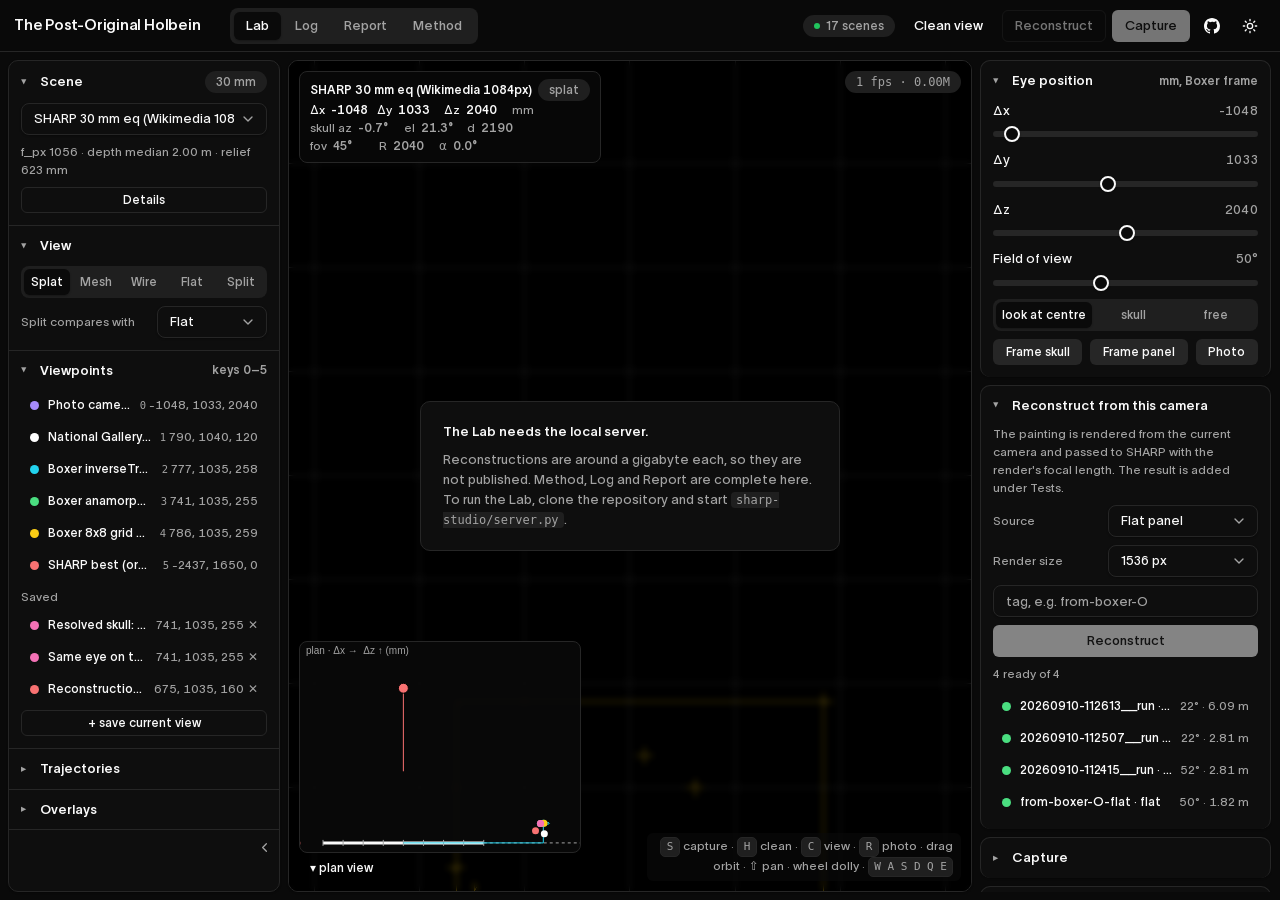
==== commit d4e2bd6a: "Bust the published API cache once per build Pages serves the API snapshots as plain files, so a retu" ====
--- a/docs/index.html
+++ b/docs/index.html
@@ -2,6 +2,7 @@
 <html lang="en">
 <head>
 <meta name="build" content="static" />
+<meta name="build-id" content="20260910120335" />
 <meta charset="utf-8" />
 <title>The Post-Original Holbein</title>
 <meta name="viewport" content="width=device-width, initial-scale=1" />
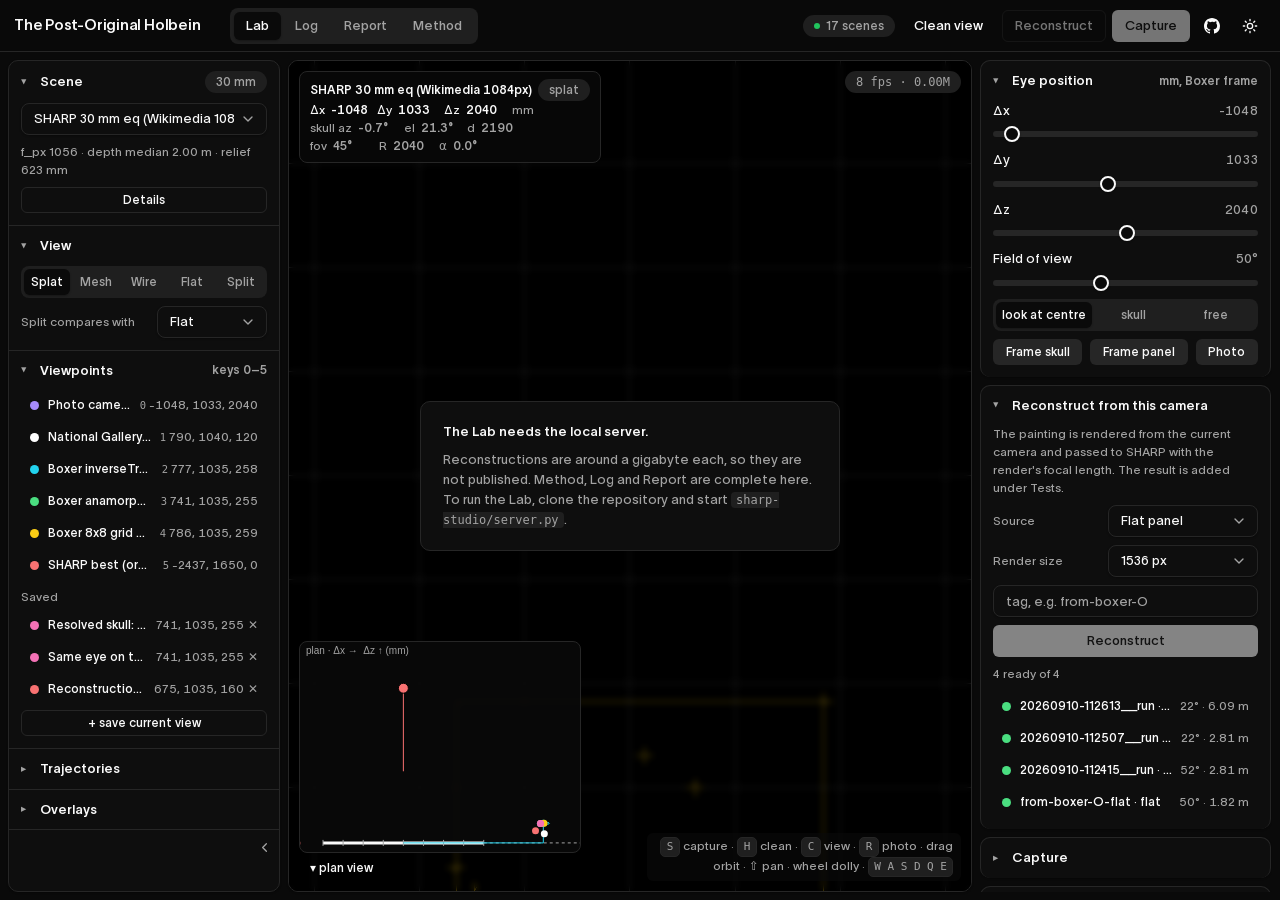
==== commit f9e95a6b: "Version scripts and styles in the published build The previous commit added a build stamp to the API" ====
--- a/docs/index.html
+++ b/docs/index.html
@@ -2,13 +2,13 @@
 <html lang="en">
 <head>
 <meta name="build" content="static" />
-<meta name="build-id" content="20260910120335" />
+<meta name="build-id" content="20260910120722" />
 <meta charset="utf-8" />
 <title>The Post-Original Holbein</title>
 <meta name="viewport" content="width=device-width, initial-scale=1" />
-<link rel="stylesheet" href="ui/components.css" />
-<link rel="stylesheet" href="ui/tokens.css" />
-<link rel="stylesheet" href="lab.css" />
+<link rel="stylesheet" href="ui/components.css?v=20260910120722" />
+<link rel="stylesheet" href="ui/tokens.css?v=20260910120722" />
+<link rel="stylesheet" href="lab.css?v=20260910120722" />
 </head>
 <body>
 
@@ -224,9 +224,9 @@
 </div>
 </div>
 
-<script src="splat-core.js"></script>
-<script src="viewer.js"></script>
-<script src="method.js"></script>
-<script src="lab.js"></script>
+<script src="splat-core.js?v=20260910120722"></script>
+<script src="viewer.js?v=20260910120722"></script>
+<script src="method.js?v=20260910120722"></script>
+<script src="lab.js?v=20260910120722"></script>
 </body>
 </html>
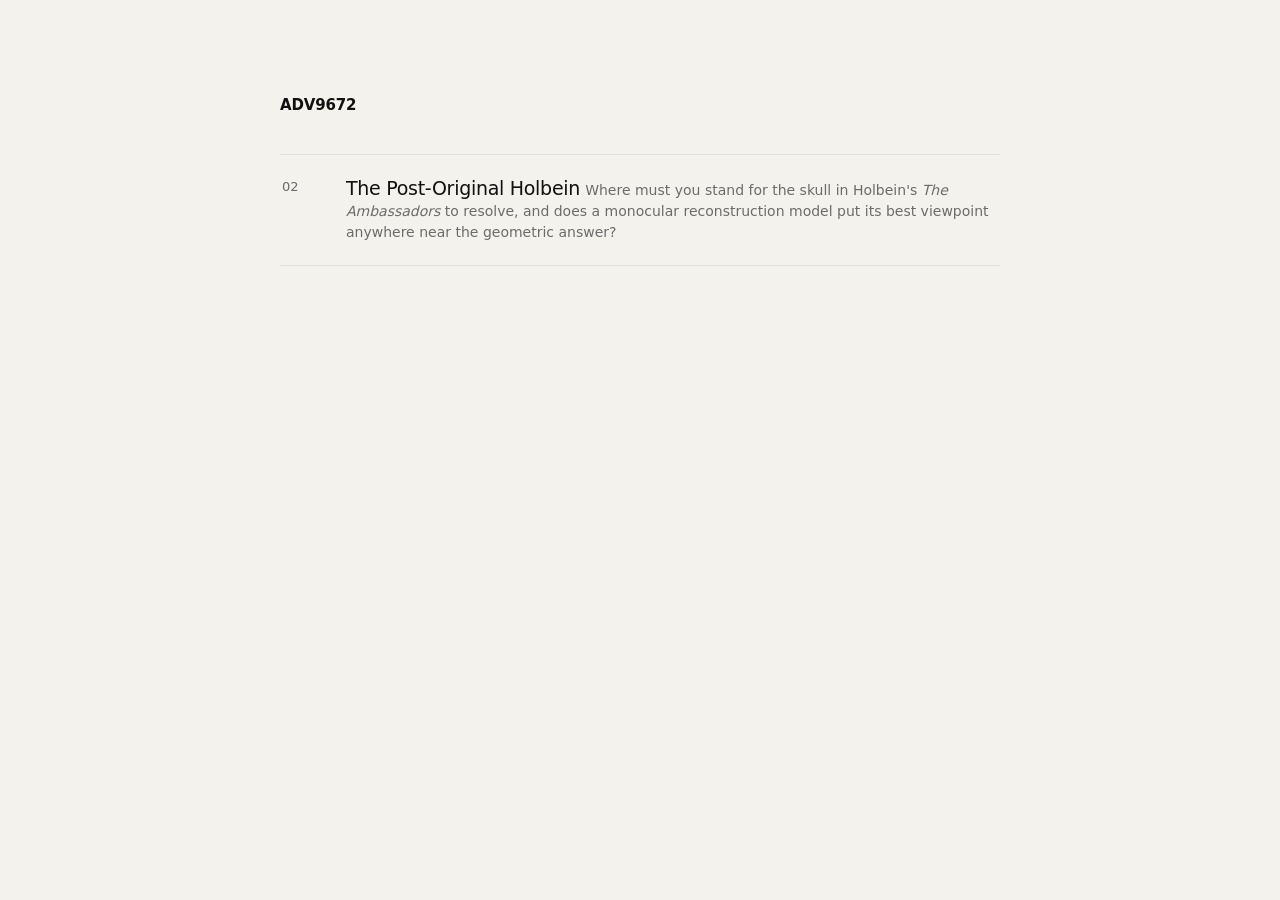
==== commit 4e63ec23: "Publish under /poh/, and let the Lab borrow a local server The published root is now a course index " ====
--- a/docs/index.html
+++ b/docs/index.html
@@ -1,232 +1,30 @@
-<!DOCTYPE html>
-<html lang="en">
-<head>
-<meta name="build" content="static" />
-<meta name="build-id" content="20260910120722" />
-<meta charset="utf-8" />
-<title>The Post-Original Holbein</title>
+<!doctype html>
+<html lang="en"><head><meta charset="utf-8" />
+<title>ADV9672</title>
 <meta name="viewport" content="width=device-width, initial-scale=1" />
-<link rel="stylesheet" href="ui/components.css?v=20260910120722" />
-<link rel="stylesheet" href="ui/tokens.css?v=20260910120722" />
-<link rel="stylesheet" href="lab.css?v=20260910120722" />
-</head>
-<body>
-
-<header class="topbar">
-  <a class="brand" href="#" data-view="lab" aria-label="The Post-Original Holbein — back to the lab">
-    <span class="brand-name">The Post-Original Holbein</span>
-  </a>
-  <nav class="topnav tabs-list" aria-label="Primary">
-    <a class="tabs-trigger" href="#" data-view="lab" aria-current="page">Lab</a>
-    <a class="tabs-trigger" href="#" data-view="log">Log</a>
-    <a class="tabs-trigger" href="#" data-view="reports">Report</a>
-    <a class="tabs-trigger" href="#" data-view="method">Method</a>
-  </nav>
-  <div class="top-actions">
-    <!-- Lab-only: hidden on every other page by showView() -->
-    <div id="lab-actions" class="top-group">
-      <span id="engine-pill" class="badge badge-muted"><span class="dot"></span><span id="engine-text">loading</span></span>
-      <button id="btn-clean" class="btn btn-ghost btn-sm" data-tip="Hide panels and floating elements (H)">Clean view</button>
-      <button id="btn-run-sharp-top" class="btn btn-outline btn-sm" data-tip="Reconstruct the painting from this camera">Reconstruct</button>
-      <button id="btn-capture" class="btn btn-sm" data-tip="Capture (S)">Capture</button>
-    </div>
-    <!-- Global -->
-    <a id="btn-repo" class="btn btn-ghost btn-icon btn-sm" href="https://github.com/madebyrayz/ADV9672/tree/main/week-02-post-original-holbein" target="_blank" rel="noopener" data-tip="Source on GitHub" aria-label="Source on GitHub"><svg viewBox="0 0 16 16" fill="currentColor" aria-hidden="true"><path d="M8 0C3.58 0 0 3.58 0 8c0 3.54 2.29 6.53 5.47 7.59.4.07.55-.17.55-.38 0-.19-.01-.82-.01-1.49-2.01.37-2.53-.49-2.69-.94-.09-.23-.48-.94-.82-1.13-.28-.15-.68-.52-.01-.53.63-.01 1.08.58 1.23.82.72 1.21 1.87.87 2.33.66.07-.52.28-.87.51-1.07-1.78-.2-3.64-.89-3.64-3.95 0-.87.31-1.59.82-2.15-.08-.2-.36-1.02.08-2.12 0 0 .67-.21 2.2.82a7.4 7.4 0 0 1 2-.27c.68 0 1.36.09 2 .27 1.53-1.04 2.2-.82 2.2-.82.44 1.1.16 1.92.08 2.12.51.56.82 1.27.82 2.15 0 3.07-1.87 3.75-3.65 3.95.29.25.54.73.54 1.48 0 1.07-.01 1.93-.01 2.2 0 .21.15.46.55.38A8.01 8.01 0 0 0 16 8c0-4.42-3.58-8-8-8Z"/></svg></a>
-    <button id="btn-theme" class="btn btn-ghost btn-icon btn-sm" data-tip="Theme" aria-label="Toggle theme"><svg viewBox="0 0 24 24" fill="none" stroke="currentColor" stroke-width="2" stroke-linecap="round" stroke-linejoin="round"><circle cx="12" cy="12" r="4"/><path d="M12 2v2m0 16v2M4.93 4.93l1.41 1.41m11.32 11.32 1.41 1.41M2 12h2m16 0h2M4.93 19.07l1.41-1.41m11.32-11.32 1.41-1.41"/></svg></button>
-  </div>
-</header>
-
-<!-- ================= LAB ================= -->
-<main id="view-lab" class="lab">
-  <aside id="sidebar" class="sidebar card scroll">
-    <details class="side-section" open>
-      <summary><span>Scene</span><span id="scene-badge" class="badge badge-muted text-xs">—</span></summary>
-      <div class="side-body">
-        <select id="scene-select" class="select input-sm"></select>
-        <div id="scene-info" class="text-xs text-muted"></div>
-        <div class="flex gap-2"><button id="btn-scene-details" class="btn btn-outline btn-xs grow">Details</button><button id="btn-delete-run" class="btn btn-outline btn-xs" hidden>Delete run</button></div>
-      </div>
-    </details>
-    <details class="side-section" open>
-      <summary><span>View</span></summary>
-      <div class="side-body">
-        <div class="seg" id="mode-seg" role="tablist">
-          <button data-mode="sharp" aria-selected="true" data-tip="Gaussian splats">Splat</button>
-          <button data-mode="mesh" aria-selected="false" data-tip="Textured depth mesh">Mesh</button>
-          <button data-mode="wire" aria-selected="false" data-tip="Depth wireframe">Wire</button>
-          <button data-mode="flat" aria-selected="false" data-tip="Painting on a flat panel (Boxer's model)">Flat</button>
-          <button data-mode="split" aria-selected="false" data-tip="Splat left, comparison right (alt-drag the divider)">Split</button>
-        </div>
-        <label class="row-between text-xs"><span class="text-muted">Split compares with</span>
-          <select id="compare-select" class="select input-sm" style="width:110px"><option value="flat">Flat</option><option value="mesh">Mesh</option><option value="wire">Wire</option></select></label>
-      </div>
-    </details>
-    <details class="side-section" open>
-      <summary><span>Viewpoints</span><span class="text-xs text-muted">keys 0–5</span></summary>
-      <div class="side-body"><div id="viewpoints" class="vp-list"></div></div>
-    </details>
-    <details class="side-section">
-      <summary><span>Trajectories</span></summary>
-      <div class="side-body">
-        <div id="trajectories" class="vp-list"></div>
-        <p id="traj-desc" class="traj-desc text-xs text-muted"></p>
-        <div class="traj-controls">
-          <button id="traj-play" class="btn btn-secondary btn-xs" disabled>Play</button>
-          <button id="traj-record" class="btn btn-outline btn-xs" disabled data-tip="Save every frame + mp4">Record</button>
-          <input id="traj-scrub" class="slider grow" type="range" min="0" max="1" step="0.002" value="0" disabled />
-          <span id="traj-t" class="text-xs mono">0.00</span>
-        </div>
-        <div class="slider-row"><span class="text-xs text-muted">duration</span><span class="value"><span id="v-dur">8</span> s</span></div>
-        <input id="traj-dur" class="slider" type="range" min="2" max="30" step="1" value="8" />
-        <div class="separator"></div>
-        <div class="row-between"><span class="text-xs font-medium">Paths</span><button id="kf-add" class="btn btn-outline btn-xs" data-tip="Add the current camera as a keyframe">+ keyframe</button></div>
-        <div id="kf-list" class="kf-list"></div>
-        <div class="flex gap-2">
-          <input id="kf-name" class="input input-sm grow" placeholder="path name" />
-          <button id="kf-save" class="btn btn-xs" disabled>Save</button>
-        </div>
-      </div>
-    </details>
-    <details class="side-section">
-      <summary><span>Overlays</span></summary>
-      <div class="side-body toggle-grid" id="overlay-toggles">
-        <p class="group-label">In the scene</p>
-        <label class="switch-row"><span class="switch-label">Panel &amp; 8×8 grid</span><span class="switch"><input type="checkbox" data-ov="grid" checked /><span class="track"></span></span></label>
-        <label class="switch-row"><span class="switch-label">Skull box</span><span class="switch"><input type="checkbox" data-ov="skull" checked /><span class="track"></span></span></label>
-        <label class="switch-row"><span class="switch-label">Station points</span><span class="switch"><input type="checkbox" data-ov="points" checked /><span class="track"></span></span></label>
-        <label class="switch-row"><span class="switch-label">Boxer construction S–O</span><span class="switch"><input type="checkbox" data-ov="construction" /><span class="track"></span></span></label>
-        <label class="switch-row"><span class="switch-label">Sight lines</span><span class="switch"><input type="checkbox" data-ov="sight" /><span class="track"></span></span></label>
-        <label class="switch-row"><span class="switch-label">Depth wireframe on splats</span><span class="switch"><input type="checkbox" data-ov="wire" /><span class="track"></span></span></label>
-        <p class="group-label">On screen</p>
-        <label class="switch-row"><span class="switch-label">Pose readout</span><span class="switch"><input type="checkbox" data-hud="tl" checked /><span class="track"></span></span></label>
-        <label class="switch-row"><span class="switch-label">Frame rate</span><span class="switch"><input type="checkbox" data-hud="tr" checked /><span class="track"></span></span></label>
-        <label class="switch-row"><span class="switch-label">Plan view</span><span class="switch"><input type="checkbox" data-hud="bl" checked /><span class="track"></span></span></label>
-        <label class="switch-row"><span class="switch-label">Shortcut hints</span><span class="switch"><input type="checkbox" data-hud="br" checked /><span class="track"></span></span></label>
-      </div>
-    </details>
-    <div class="panel-foot"><button id="sidebar-toggle" class="panel-collapse" data-tip="Collapse panel ([)" aria-label="Collapse left panel"><svg viewBox="0 0 24 24" fill="none" stroke="currentColor" stroke-width="2" stroke-linecap="round" stroke-linejoin="round"><path d="m15 18-6-6 6-6"/></svg></button></div>
-  </aside>
-
-  <section class="stage card">
-    <div id="stage-body" class="stage-body">
-      <canvas id="canvas"></canvas>
-      <div id="split-handle" class="split-handle" hidden><span></span></div>
-      <button id="reveal-left" class="stage-reveal left" data-tip="Expand panel ([)" aria-label="Show left panel"><svg viewBox="0 0 24 24" fill="none" stroke="currentColor" stroke-width="2" stroke-linecap="round" stroke-linejoin="round"><path d="m9 18 6-6-6-6"/></svg></button>
-      <button id="reveal-right" class="stage-reveal right" data-tip="Expand panel (])" aria-label="Show right panel"><svg viewBox="0 0 24 24" fill="none" stroke="currentColor" stroke-width="2" stroke-linecap="round" stroke-linejoin="round"><path d="m15 18-6-6 6-6"/></svg></button>
-      <div id="stage-loading" class="stage-loading"><div class="progress indeterminate" style="width:220px"><div class="bar"></div></div><div id="stage-loading-text" class="text-sm text-muted">loading…</div></div>
-
-      <div class="float float-tl" data-float>
-        <div class="hud-pose">
-          <div class="hud-row"><b id="h-scene" class="truncate" style="max-width:260px">—</b><span id="h-mode" class="badge badge-muted text-xs">splat</span></div>
-          <div class="hud-row"><span>Δx</span><b id="h-dx">—</b><span>Δy</span><b id="h-dy">—</b><span>Δz</span><b id="h-dz">—</b><span class="text-muted">mm</span></div>
-          <div class="hud-row text-muted"><span>skull az</span><b id="h-az">—</b><span>el</span><b id="h-el">—</b><span>d</span><b id="h-dist">—</b></div>
-          <div class="hud-row text-muted"><span>fov</span><b id="h-fov">—</b><span>R</span><b id="h-R">—</b><span>α</span><b id="h-alpha">—</b></div>
-        </div>
-      </div>
-      <div class="float float-tr" data-float><span id="fps" class="badge badge-muted mono">— fps</span></div>
-      <div class="float float-bl" data-float>
-        <div class="minimap-wrap"><canvas id="minimap" width="280" height="210"></canvas><button id="minimap-toggle" class="btn btn-ghost btn-xs" data-tip="Collapse map">▾ plan view</button></div>
-      </div>
-      <div class="float float-br" data-float><span class="hud-hint text-xs text-muted"><span class="kbd">S</span> capture · <span class="kbd">H</span> clean · <span class="kbd">C</span> view · <span class="kbd">R</span> photo · drag orbit · ⇧ pan · wheel dolly · <span class="kbd">W A S D Q E</span></span></div>
-    </div>
-  </section>
-
-  <aside id="inspector" class="inspector scroll">
-    <details class="card compact side-section" open>
-      <summary><span>Eye position</span><span class="text-xs text-muted">mm, Boxer frame</span></summary>
-      <div class="side-body controls">
-        <div class="control"><div class="slider-row"><span>Δx</span><span class="value"><span id="v-dx">0</span></span></div><input id="c-dx" class="slider" type="range" min="-1200" max="2400" step="1" value="-1047" /></div>
-        <div class="control"><div class="slider-row"><span>Δy</span><span class="value"><span id="v-dy">0</span></span></div><input id="c-dy" class="slider" type="range" min="0" max="2400" step="1" value="1035" /></div>
-        <div class="control"><div class="slider-row"><span>Δz</span><span class="value"><span id="v-dz">0</span></span></div><input id="c-dz" class="slider" type="range" min="20" max="4000" step="1" value="2000" /></div>
-        <div class="control"><div class="slider-row"><span>Field of view</span><span class="value"><span id="v-fov">50</span>°</span></div><input id="c-fov" class="slider" type="range" min="10" max="110" step="1" value="50" /></div>
-        <div class="seg" id="target-tabs"><button data-target="centre" aria-selected="true">look at centre</button><button data-target="skull" aria-selected="false">skull</button><button data-target="free" aria-selected="false">free</button></div>
-        <div class="flex gap-2">
-          <button id="btn-fit-skull" class="btn btn-secondary btn-xs grow">Frame skull</button>
-          <button id="btn-fit-panel" class="btn btn-secondary btn-xs grow">Frame panel</button>
-          <button id="btn-reset" class="btn btn-secondary btn-xs grow" data-tip="Photo camera (R)">Photo</button>
-        </div>
-      </div>
-    </details>
-    <details class="card compact side-section" open>
-      <summary><span>Reconstruct from this camera</span></summary>
-      <div class="side-body controls">
-        <p class="text-xs text-muted">The painting is rendered from the current camera and passed to SHARP with the render's focal length. The result is added under Tests.</p>
-        <label class="row-between text-xs"><span class="text-muted">Source</span><select id="run-source" class="select input-sm" style="width:150px"><option value="flat">Flat panel</option><option value="current">Current view as rendered</option></select></label>
-        <label class="row-between text-xs"><span class="text-muted">Render size</span><select id="run-size" class="select input-sm" style="width:150px"><option value="1024">1024 px</option><option value="1536" selected>1536 px</option></select></label>
-        <input id="run-tag" class="input input-sm" placeholder="tag, e.g. from-boxer-O" />
-        <button id="btn-run-sharp" class="btn btn-sm">Reconstruct</button>
-        <div id="run-status" class="text-xs text-muted"></div>
-        <div id="user-runs" class="vp-list"></div>
-      </div>
-    </details>
-    <details class="card compact side-section">
-      <summary><span>Capture</span></summary>
-      <div class="side-body controls">
-        <input id="cap-tag" class="input input-sm" placeholder="tag" />
-        <input id="cap-note" class="input input-sm" placeholder="note (optional)" />
-        <div class="flex gap-2"><button id="btn-capture-2" class="btn btn-sm grow">Capture</button><button id="btn-capture-set" class="btn btn-outline btn-sm grow" data-tip="Same eye in splat, mesh, flat, split">Set</button></div>
-        <div id="cap-recent" class="cap-recent"></div>
-      </div>
-    </details>
-    <details class="card compact side-section" id="details-section">
-      <summary><span>Scene details</span></summary>
-      <div class="side-body"><dl class="kv" id="scene-kv"></dl></div>
-    </details>
-    <div class="panel-foot"><button id="inspector-toggle" class="panel-collapse" data-tip="Collapse panel (])" aria-label="Collapse right panel"><svg viewBox="0 0 24 24" fill="none" stroke="currentColor" stroke-width="2" stroke-linecap="round" stroke-linejoin="round"><path d="m9 18 6-6-6-6"/></svg></button></div>
-  </aside>
-</main>
-
-<!-- ================= LOG ================= -->
-<main id="view-log" class="page" hidden>
-  <div class="page-head">
-    <div><h1 class="text-lg">Log</h1><p class="text-muted text-sm">Captures, recordings and reconstructions with their metadata. Files in <code>anamorph/captures/</code> and <code>anamorph/runs_user/</code>.</p></div>
-    <div class="flex gap-2 items-center" style="flex-wrap:wrap">
-      <select id="log-filter-kind" class="select input-sm" style="width:150px"><option value="">all kinds</option><option value="capture">captures</option><option value="recording">recordings</option><option value="user_run">reconstructions</option></select>
-      <select id="log-filter-scene" class="select input-sm" style="width:190px"><option value="">all scenes</option></select>
-      <input id="log-search" class="input input-sm" style="width:180px" placeholder="search…" />
-      <button id="log-snapshot" class="btn btn-outline btn-sm" data-tip="Copy the log index to captures/snapshots/">Snapshot log</button>
-      <a id="log-export-json" class="btn btn-outline btn-sm" download="captures.json">JSON</a>
-      <a id="log-export-csv" class="btn btn-outline btn-sm" download="captures.csv">CSV</a>
-    </div>
-  </div>
-  <div id="log-grid" class="log-grid"></div>
-</main>
-
-<!-- ================= REPORTS ================= -->
-<main id="view-reports" class="page" hidden>
-  <div class="page-head">
-    <div><h1 class="text-lg">Report</h1><p class="text-muted text-sm">Built from runs/ and captures/. Save a version to keep a dated copy.</p></div>
-    <div class="flex gap-2 items-center"><input id="report-note" class="input input-sm" style="width:220px" placeholder="version note" /><button id="report-save" class="btn btn-sm">Save version</button></div>
-  </div>
-  <div id="report-versions" class="versions"></div>
-  <div id="reports" class="reports"></div>
-</main>
-
-<!-- ================= METHOD ================= -->
-<main id="view-method" class="page page-article" hidden>
-  <article id="method" class="prose"></article>
-</main>
-
-<div id="toaster" class="toaster" aria-live="polite"></div>
-<div id="lightbox" class="dialog-backdrop" hidden role="dialog" aria-modal="true" aria-labelledby="lightbox-title">
-  <div class="lightbox-panel">
-    <div class="lightbox-head">
-      <span id="lightbox-title" class="dialog-title"></span>
-      <span class="lightbox-head-actions">
-        <a id="lightbox-open" class="btn btn-ghost btn-sm" target="_blank" rel="noopener">Open original</a>
-        <button id="lightbox-close" class="btn btn-ghost btn-icon btn-sm" aria-label="Close"><svg viewBox="0 0 24 24" fill="none" stroke="currentColor" stroke-width="2" stroke-linecap="round"><path d="M18 6 6 18M6 6l12 12"/></svg></button>
-      </span>
-    </div>
-    <div class="lightbox-body"><img id="lightbox-img" alt="" /></div>
-    <p id="lightbox-cap" class="dialog-description"></p>
-    <pre id="lightbox-meta" class="lightbox-meta scroll" hidden></pre>
-  </div>
-</div>
-</div>
-
-<script src="splat-core.js?v=20260910120722"></script>
-<script src="viewer.js?v=20260910120722"></script>
-<script src="method.js?v=20260910120722"></script>
-<script src="lab.js?v=20260910120722"></script>
-</body>
-</html>
+<style>
+  :root { color-scheme: light dark; --ink:#111; --dim:#6b6b6b; --line:#e2e0dc; --bg:#f4f2ed; }
+  @media (prefers-color-scheme: dark) { :root { --ink:#f2f2f2; --dim:#8d8d8d; --line:#262626; --bg:#0a0a0a; } }
+  body { margin:0; background:var(--bg); color:var(--ink);
+         font-family:"TWK Lausanne", ui-sans-serif, system-ui, -apple-system, "Helvetica Neue", Arial, sans-serif; }
+  main { max-width:720px; margin:0 auto; padding:96px 24px 96px; }
+  h1 { font-size:15px; font-weight:600; letter-spacing:-0.01em; margin:0 0 40px; }
+  ul { list-style:none; padding:0; margin:0; }
+  li { border-top:1px solid var(--line); }
+  li:last-child { border-bottom:1px solid var(--line); }
+  a { display:grid; grid-template-columns:44px 1fr; gap:20px; padding:22px 2px;
+      text-decoration:none; color:inherit; }
+  a:hover { background:color-mix(in srgb, var(--ink) 4%, transparent); }
+  .n { color:var(--dim); font-size:13px; padding-top:2px; }
+  .t { font-size:19px; font-weight:500; letter-spacing:-0.015em; margin-bottom:6px; }
+  .d { color:var(--dim); font-size:14px; line-height:1.5; }
+</style></head><body><main>
+<h1>ADV9672</h1>
+<ul>
+  <li><a href="poh/"><span class="n">02</span><span>
+    <span class="t">The Post-Original Holbein</span>
+    <span class="d">Where must you stand for the skull in Holbein's <i>The Ambassadors</i> to resolve,
+    and does a monocular reconstruction model put its best viewpoint anywhere near the geometric answer?</span>
+  </span></a></li>
+</ul>
+</main></body></html>
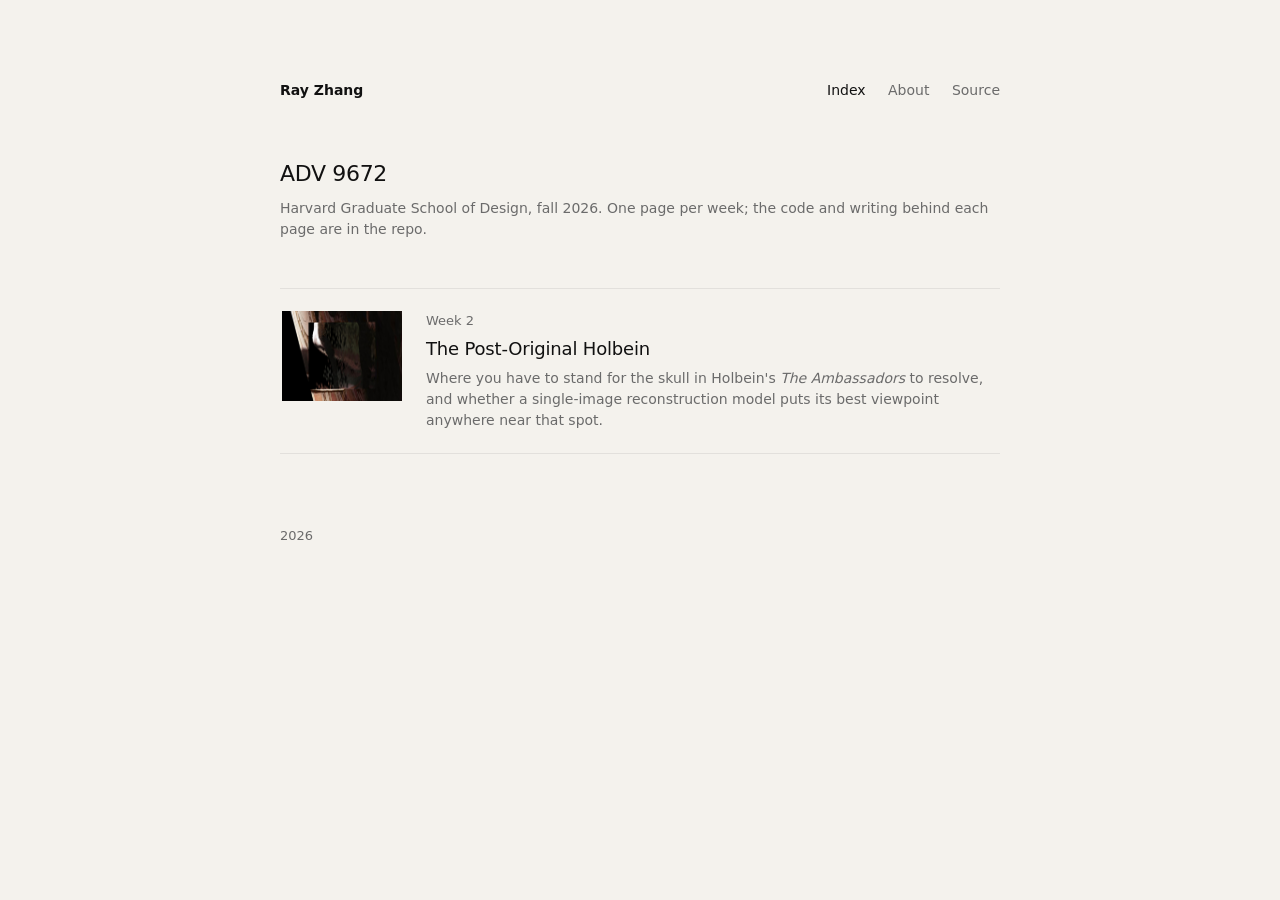
==== commit 59c5aa9a: "One public repo: serve docs/ from here, weeks named by number - week-02-post-original-holbein/ is we" ====
--- a/docs/index.html
+++ b/docs/index.html
@@ -1,30 +1,63 @@
 <!doctype html>
-<html lang="en"><head><meta charset="utf-8" />
-<title>ADV9672</title>
+<html lang="en">
+<head>
+<meta charset="utf-8" />
+<title>ADV 9672</title>
 <meta name="viewport" content="width=device-width, initial-scale=1" />
+<link rel="icon" href="week-02/ui/favicon.svg" type="image/svg+xml" />
+<link rel="icon" href="week-02/ui/favicon.png" sizes="32x32" />
+<link rel="apple-touch-icon" href="week-02/ui/apple-touch-icon.png" />
 <style>
   :root { color-scheme: light dark; --ink:#111; --dim:#6b6b6b; --line:#e2e0dc; --bg:#f4f2ed; }
   @media (prefers-color-scheme: dark) { :root { --ink:#f2f2f2; --dim:#8d8d8d; --line:#262626; --bg:#0a0a0a; } }
-  body { margin:0; background:var(--bg); color:var(--ink);
+  body { margin:0; background:var(--bg); color:var(--ink); line-height:1.5;
          font-family:"TWK Lausanne", ui-sans-serif, system-ui, -apple-system, "Helvetica Neue", Arial, sans-serif; }
-  main { max-width:720px; margin:0 auto; padding:96px 24px 96px; }
-  h1 { font-size:15px; font-weight:600; letter-spacing:-0.01em; margin:0 0 40px; }
+  main { max-width:720px; margin:0 auto; padding:80px 24px 96px; }
+  header { display:flex; justify-content:space-between; align-items:baseline; gap:16px; margin-bottom:56px; font-size:14px; }
+  header b { font-weight:600; }
+  nav a { color:var(--dim); text-decoration:none; margin-left:18px; }
+  nav a:hover, nav a[aria-current] { color:var(--ink); }
+  h1 { font-size:22px; font-weight:500; letter-spacing:-0.015em; margin:0 0 8px; }
+  .sub { color:var(--dim); font-size:14px; margin:0 0 48px; }
   ul { list-style:none; padding:0; margin:0; }
   li { border-top:1px solid var(--line); }
   li:last-child { border-bottom:1px solid var(--line); }
-  a { display:grid; grid-template-columns:44px 1fr; gap:20px; padding:22px 2px;
-      text-decoration:none; color:inherit; }
-  a:hover { background:color-mix(in srgb, var(--ink) 4%, transparent); }
-  .n { color:var(--dim); font-size:13px; padding-top:2px; }
-  .t { font-size:19px; font-weight:500; letter-spacing:-0.015em; margin-bottom:6px; }
-  .d { color:var(--dim); font-size:14px; line-height:1.5; }
-</style></head><body><main>
-<h1>ADV9672</h1>
-<ul>
-  <li><a href="poh/"><span class="n">02</span><span>
-    <span class="t">The Post-Original Holbein</span>
-    <span class="d">Where must you stand for the skull in Holbein's <i>The Ambassadors</i> to resolve,
-    and does a monocular reconstruction model put its best viewpoint anywhere near the geometric answer?</span>
-  </span></a></li>
-</ul>
-</main></body></html>
+  li a { display:grid; grid-template-columns:120px 1fr; gap:24px; padding:22px 2px; text-decoration:none; color:inherit; }
+  li a:hover { background:color-mix(in srgb, var(--ink) 4%, transparent); }
+  li img { width:120px; aspect-ratio:4/3; object-fit:cover; display:block; background:var(--line); }
+  .n { color:var(--dim); font-size:13px; display:block; margin-bottom:4px; }
+  .t { font-size:18px; font-weight:500; letter-spacing:-0.01em; display:block; margin-bottom:6px; }
+  .d { color:var(--dim); font-size:14px; display:block; }
+  footer { margin-top:72px; color:var(--dim); font-size:13px; }
+  @media (max-width: 600px) { main { padding:48px 20px 64px; } li a { grid-template-columns:88px 1fr; gap:14px; } li img { width:88px; } }
+</style>
+</head>
+<body>
+<main>
+  <header>
+    <b>Ray Zhang</b>
+    <nav>
+      <a href="./" aria-current="page">Index</a>
+      <a href="https://rayzlz.com/">About</a>
+      <a href="https://github.com/madebyrayz/adv9672">Source</a>
+    </nav>
+  </header>
+
+  <h1>ADV 9672</h1>
+  <p class="sub">Harvard Graduate School of Design, fall 2026. One page per week; the code and writing behind each page are in the repo.</p>
+
+  <ul>
+    <li><a href="week-02/">
+      <img src="week-02/anamorph/figures/phase5_sharp_best_from_O.jpg" alt="" loading="lazy" />
+      <span>
+        <span class="n">Week 2</span>
+        <span class="t">The Post-Original Holbein</span>
+        <span class="d">Where you have to stand for the skull in Holbein's <i>The Ambassadors</i> to resolve, and whether a single-image reconstruction model puts its best viewpoint anywhere near that spot.</span>
+      </span>
+    </a></li>
+  </ul>
+
+  <footer>2026</footer>
+</main>
+</body>
+</html>
